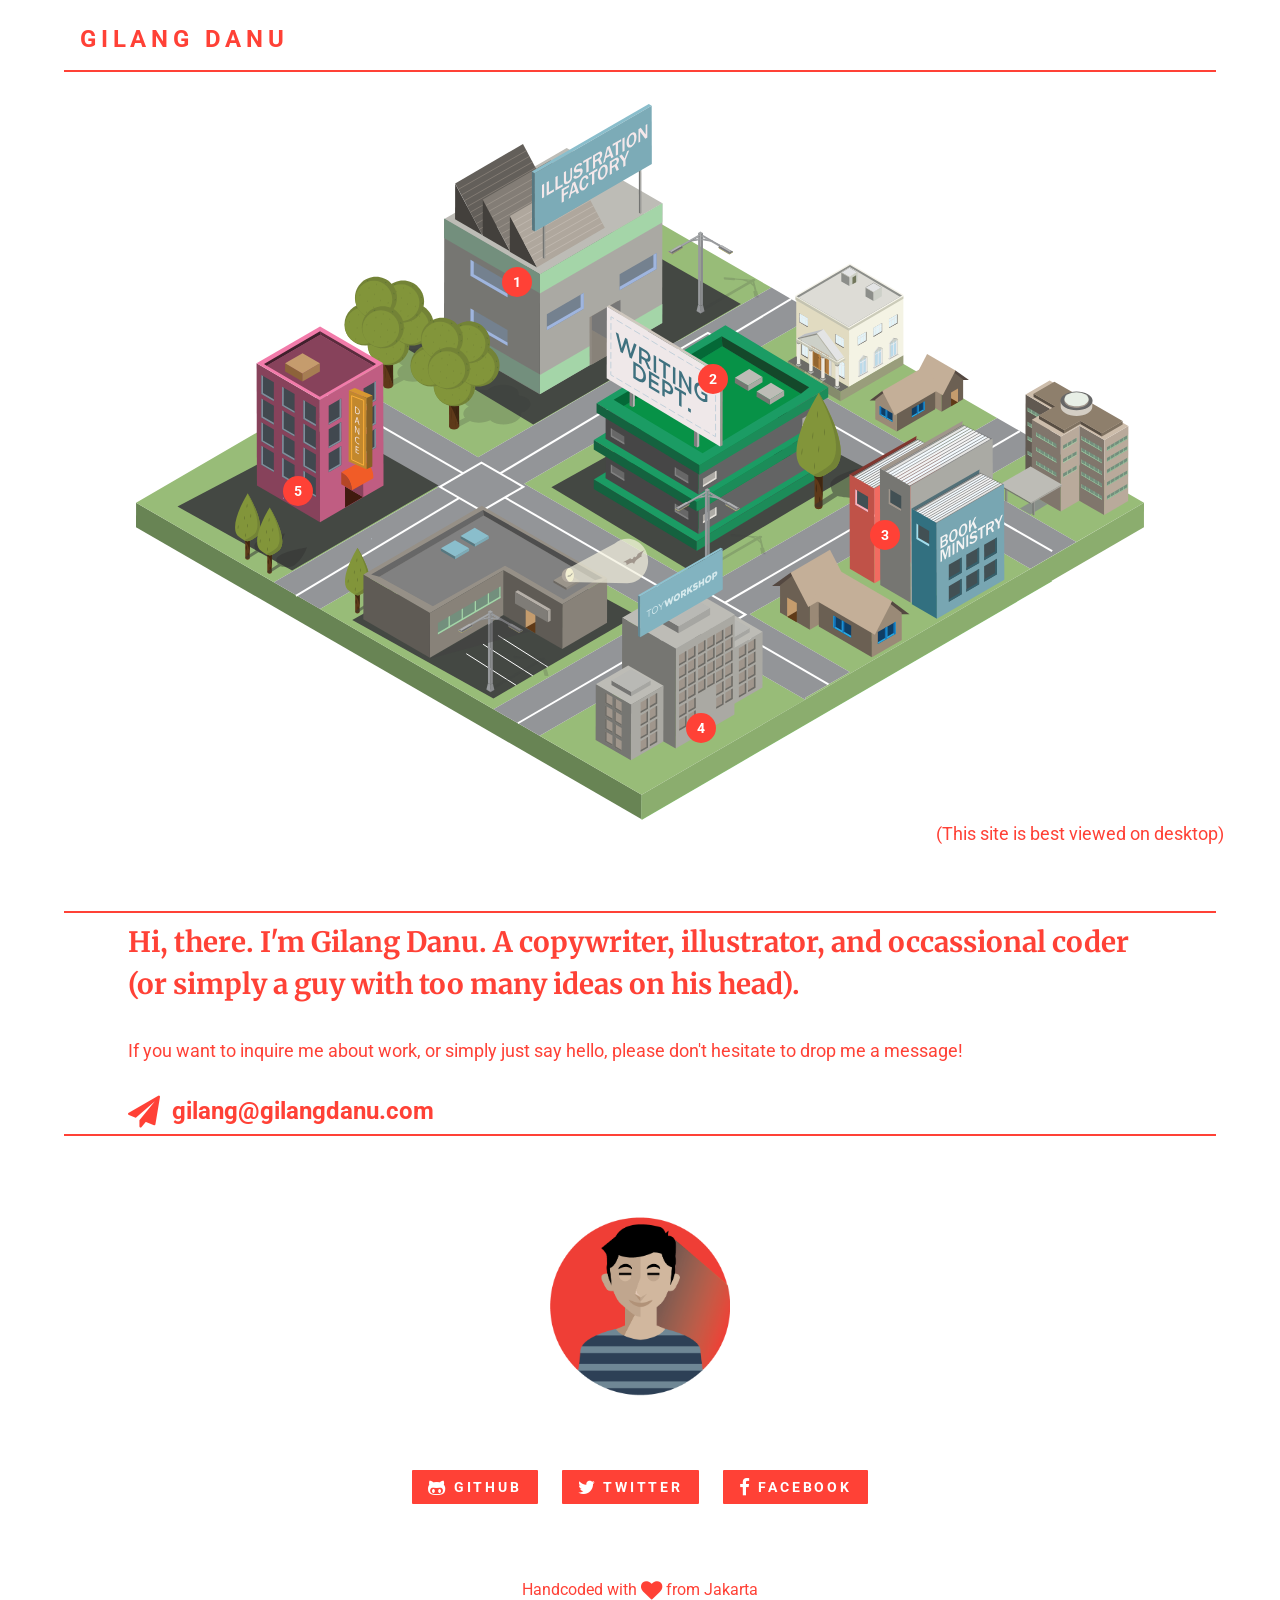
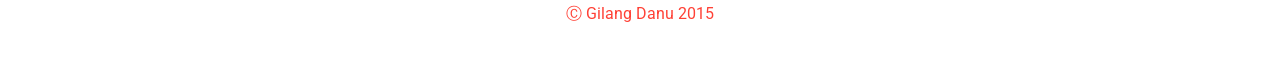
==== index.html @ 20b761ba "minor fix" ====
<!doctype html>
<html>
<head>
  <meta charset="utf-8">
  <meta name="viewport" content="initial-scale=1.0">
  <title>Gilang Danu</title>
<link rel="shortcut icon" href="images/favicon.png">
	
	
<link rel="stylesheet" href="http://fonts.googleapis.com/css?family=Roboto:400,700|Merriweather:400,700">
<link rel="stylesheet" href="https://maxcdn.bootstrapcdn.com/font-awesome/4.4.0/css/font-awesome.min.css">
	<script src="https://ajax.googleapis.com/ajax/libs/jquery/2.1.4/jquery.min.js"></script>
<link rel="stylesheet" href="css/basscraft.min.css">
<link rel="stylesheet" href="css/mantab.css">
	</head>

<body>
		<div class="red px4">
	  <header class="mt1 mb1 px2 py2 border-bottom">
      <h1 class="sans h3 caps m0">Gilang Danu</h1>
    </header>
			<br />
	<div class="biarketengah kontainer-gede">
<div class="kontainer-kota">
	<button onClick="window.location='portfolio.html';" class="tombol-nyala2 tooltip" style="top: 22%;left: 38%;
  z-index: 5;">1<span class="tooltip-content">My illustration portfolio</span></button>
	
	<button onClick="window.location='http://gilangdanu.com/blog/';" class="tombol-nyala tooltip" style="top: 35%;left: 55%;
  z-index: 5;">2<span class="tooltip-content">My writing blog at github pages, powered by Hubpress</span></button>
	
	<button onClick="window.location='http://goodreads.com/gilangdanu';" class="tombol-nyala2 tooltip" style="top: 56%;left: 70%;
  z-index: 5;">3<span class="tooltip-content">My bookshelf on Goodreads</span></button>
	
	<button onClick="window.location='http://plastikal.tumblr.com';" class="tombol-nyala tooltip" style="top: 82%;left: 54%;
  z-index: 5;">4<span class="tooltip-content">My scale model showcase!</span></button>
	
	<button onClick="window.location='dance.html';" class="tombol-nyala2 tooltip" style="top: 50%;left: 19%;
  z-index: 5;">5<span class="tooltip-content">It's sexy dance time, baby!</span></button>
	
			<img src="images/bg.svg" alt="Isometric City">
	
	<p class="right-align mxn1">(This site is best viewed on desktop)</p>
     </div>
	</div>
	</div>
	
<div class="red px4 mt2">
<section id="hello" class="py3 mt1">
      <p class="serif left-align h2 h2-responsive bold px4 py1 border-top">
		  Hi, there. I'm Gilang Danu. A copywriter, illustrator, and occassional coder (or simply a guy with too many ideas on his head).<br /></p>
	<p class="p-responsive px4 py1"> If you want to inquire me about work, or simply just say hello, please don't hesitate to drop me a message! <h3 class="px4 py1 sans m0 border-bottom">
<i class="fa fa-paper-plane fa-lg"></i> &nbsp;gilang@gilangdanu.com</h3></p>
	</section>
	
<section class="container px2 py3">
  <div class="clearfix mxn1">
	<img src="images/me2.png" onmouseover="this.src='images/me2alt.png'" onmouseout="this.src='images/me2.png'"class= mb4 style="display: block; margin-left: auto; margin-right: auto" width= 180px height= 180px>
    
    <section class="center mx-auto">
	<a href="https://github.com/gilangdanu" class="white bg-red caps button m1 button-outline"><i class="fa fa-github-alt fa-lg"></i><span>&nbsp;Github</span></a>
      <a href="https://twitter.com/gilangdanu" class="white bg-red caps button m1 button-outline"><i class="fa fa-twitter fa-lg"></i><span>&nbsp;twitter</span></a>
	<a href="https://www.facebook.com/gilang.danu/" class="white bg-red caps button m1 button-outline"><i class="fa fa-facebook fa-lg"></i><span>&nbsp;facebook</span></a>
    </section>
    </div>
    <div class="center px2 mt4">
        <span class="sans"> Handcoded with <i class="heart fa fa-heart fa-lg"></i>&nbsp;from Jakarta<br />Ⓒ Gilang Danu  2015 </span>
    </div>
  </div>
</section>

</div>
	 
<script src="js/modernizr.js"></script>
<script src="js/main.js"></script>	
</body>
</html>
---- css/basscraft.min.css ----
body,button{margin:0}button,input,select,textarea{font-family:inherit;font-size:100%}img{max-width:100%}svg{max-height:100%}input,select,textarea,fieldset{font-size:16px;font-size:1rem;margin-top:0;margin-bottom:0}input[type=text],input[type=datetime],input[type=datetime-local],input[type=email],input[type=month],input[type=number],input[type=password],input[type=search],input[type=tel],input[type=time],input[type=url],input[type=week]{box-sizing:border-box;height:36px;height:2.25rem;padding:8px;padding:.5rem;vertical-align:middle;-webkit-appearance:none}select{box-sizing:border-box;line-height:1.75;padding:8px;padding:.5rem}select:not([multiple]){height:36px;height:2.25rem;vertical-align:middle}textarea{box-sizing:border-box;line-height:1.75;padding:8px;padding:.5rem}.fieldset-reset{padding:0;margin-left:0;margin-right:0;border:0}.fieldset-reset legend{padding:0}button,.button{font-size:14px;font-size:.875rem;font-weight:700;text-decoration:none;cursor:pointer;display:inline-block;box-sizing:border-box;line-height:18px;line-height:1.125rem;padding:8px 16px;padding:.5rem 1rem;margin:0;height:auto;border:2px solid transparent;vertical-align:middle;-webkit-appearance:none}button:after,button:before,.button:after,.button:before{box-sizing:border-box}::-moz-focus-inner{border:0;padding:0}.button:hover{text-decoration:none}table{border-collapse:separate;border-spacing:0;max-width:100%;width:100%}th{text-align:left;font-weight:700}th,td{padding:4px 16px;padding:.25rem 1rem;line-height:inherit}th{vertical-align:bottom}td{vertical-align:top}body{font-family:Roboto,Helvetica,sans-serif;line-height:1.5;font-size:100%}h1,h2,h3,h4,h5,h6{font-family:Merriweather,Georgia,serif;font-weight:700;line-height:1.25;margin-top:1em;margin-bottom:.5em}p,dl,ol,ul{font-size:18px;font-size:1.125rem;margin-top:0;margin-bottom:16px;margin-bottom:1rem}pre,code,samp{font-family:Source Code Pro,Consolas,monospace;font-size:inherit}pre{margin-top:0;margin-bottom:16px;margin-bottom:1rem;overflow-x:scroll}hr{margin-top:32px;margin-top:2rem;margin-bottom:32px;margin-bottom:2rem}blockquote{margin-top:32px;margin-top:2rem;margin-bottom:32px;margin-bottom:2rem;margin-left:0;padding-left:16px;padding-left:1rem;padding-right:16px;padding-right:1rem}blockquote,blockquote p{font-size:24px;font-size:1.5rem;font-style:italic}h1,.h1{font-size:36px;font-size:2.25rem}h2,.h2{font-size:28px;font-size:1.75rem}h3,.h3{font-size:24px;font-size:1.5rem}h4,.h4{font-size:18px;font-size:1.125rem}h5,.h5{font-size:16px;font-size:1rem}h6,.h6{font-size:14px;font-size:.875rem}.list-reset{list-style:none;padding-left:0}.inline{display:inline}.block{display:block}.inline-block{display:inline-block}.overflow-hidden{overflow:hidden}.overflow-scroll{overflow:scroll}.overflow-auto{overflow:auto}.clearfix:before,.clearfix:after{content:" ";display:table}.clearfix:after{clear:both}.left{float:left}.right{float:right}.fit{max-width:100%}.half-width{width:50%}.full-width{width:100%}.bold{font-weight:700}.regular{font-weight:400}.italic{font-style:italic}.caps{text-transform:uppercase;letter-spacing:.2em}.left-align{text-align:left}.center{text-align:center}.right-align{text-align:right}.justify{text-align:justify}.nowrap{white-space:nowrap}.h00{font-size:64px;font-size:4rem}.h0{font-size:48px;font-size:3rem}@media(min-width:52em){.h00-responsive{font-size:8vw}.h0-responsive{font-size:6vw}.h1-responsive{font-size:4vw}}@media(min-width:96em){.h00-responsive{font-size:7.68rem}.h0-responsive{font-size:5.76rem}.h1-responsive{font-size:3.84rem}}.m0{margin:0}.mt0{margin-top:0}.mr0{margin-right:0}.mb0{margin-bottom:0}.ml0{margin-left:0}.m1{margin:8px;margin:.5rem}.mt1{margin-top:8px;margin-top:.5rem}.mr1{margin-right:8px;margin-right:.5rem}.mb1{margin-bottom:8px;margin-bottom:.5rem}.ml1{margin-left:8px;margin-left:.5rem}.m2{margin:16px;margin:1rem}.mt2{margin-top:16px;margin-top:1rem}.mr2{margin-right:16px;margin-right:1rem}.mb2{margin-bottom:16px;margin-bottom:1rem}.ml2{margin-left:16px;margin-left:1rem}.m3{margin:32px;margin:2rem}.mt3{margin-top:32px;margin-top:2rem}.mr3{margin-right:32px;margin-right:2rem}.mb3{margin-bottom:32px;margin-bottom:2rem}.ml3{margin-left:32px;margin-left:2rem}.m4{margin:64px;margin:4rem}.mt4{margin-top:64px;margin-top:4rem}.mr4{margin-right:64px;margin-right:4rem}.mb4{margin-bottom:64px;margin-bottom:4rem}.ml4{margin-left:64px;margin-left:4rem}.mxn1{margin-left:-8px;margin-left:-.5rem;margin-right:-8px;margin-right:-.5rem}.mxn2{margin-left:-16px;margin-left:-1rem;margin-right:-16px;margin-right:-1rem}.mxn3{margin-left:-32px;margin-left:-2rem;margin-right:-32px;margin-right:-2rem}.mxn4{margin-left:-64px;margin-left:-4rem;margin-right:-64px;margin-right:-4rem}.mx-auto{margin-left:auto;margin-right:auto}.p1{padding:8px;padding:.5rem}.py1{padding-top:8px;padding-top:.5rem;padding-bottom:8px;padding-bottom:.5rem}.px1{padding-left:8px;padding-left:.5rem;padding-right:8px;padding-right:.5rem}.p2{padding:16px;padding:1rem}.py2{padding-top:16px;padding-top:1rem;padding-bottom:16px;padding-bottom:1rem}.px2{padding-left:16px;padding-left:1rem;padding-right:16px;padding-right:1rem}.p3{padding:32px;padding:2rem}.py3{padding-top:32px;padding-top:2rem;padding-bottom:32px;padding-bottom:2rem}.px3{padding-left:32px;padding-left:2rem;padding-right:32px;padding-right:2rem}.p4{padding:64px;padding:4rem}.py4{padding-top:64px;padding-top:4rem;padding-bottom:64px;padding-bottom:4rem}.px4{padding-left:64px;padding-left:4rem;padding-right:64px;padding-right:4rem}.sm-show,.md-show,.lg-show{display:none!important}@media(min-width:40em){.sm-show{display:block!important}}@media(min-width:52em){.md-show{display:block!important}}@media(min-width:64em){.lg-show{display:block!important}}@media(min-width:40em){.sm-hide{display:none!important}}@media(min-width:52em){.md-hide{display:none!important}}@media(min-width:64em){.lg-hide{display:none!important}}.display-none{display:none!important}.hide{position:absolute!important;height:1px;width:1px;overflow:hidden;clip:rect(1px,1px,1px,1px)}.relative{position:relative}.absolute{position:absolute}.fixed{position:fixed}.top-0{top:0}.right-0{right:0}.bottom-0{bottom:0}.left-0{left:0}.z1{z-index:1}.z2{z-index:2}.z3{z-index:3}.z4{z-index:4}.button-small{padding:4px 8px;padding:.25rem .5rem}.button-big{padding:16px 20px;padding:1rem 1.25rem}.button-narrow{padding-left:8px;padding-left:.5rem;padding-right:8px;padding-right:.5rem}.container{max-width:64em;margin-left:auto;margin-right:auto}.col{float:left;box-sizing:border-box}.col-right{float:right;box-sizing:border-box}.col-1{width:8.33333%}.col-2{width:16.66667%}.col-3{width:25%}.col-4{width:33.33333%}.col-5{width:41.66667%}.col-6{width:50%}.col-7{width:58.33333%}.col-8{width:66.66667%}.col-9{width:75%}.col-10{width:83.33333%}.col-11{width:91.66667%}.col-12{width:100%}@media(min-width:40em){.sm-col{float:left;box-sizing:border-box}.sm-col-right{float:right;box-sizing:border-box}.sm-col-1{width:8.33333%}.sm-col-2{width:16.66667%}.sm-col-3{width:25%}.sm-col-4{width:33.33333%}.sm-col-5{width:41.66667%}.sm-col-6{width:50%}.sm-col-7{width:58.33333%}.sm-col-8{width:66.66667%}.sm-col-9{width:75%}.sm-col-10{width:83.33333%}.sm-col-11{width:91.66667%}.sm-col-12{width:100%}}@media(min-width:52em){.md-col{float:left;box-sizing:border-box}.md-col-right{float:right;box-sizing:border-box}.md-col-1{width:8.33333%}.md-col-2{width:16.66667%}.md-col-3{width:25%}.md-col-4{width:33.33333%}.md-col-5{width:41.66667%}.md-col-6{width:50%}.md-col-7{width:58.33333%}.md-col-8{width:66.66667%}.md-col-9{width:75%}.md-col-10{width:83.33333%}.md-col-11{width:91.66667%}.md-col-12{width:100%}}@media(min-width:64em){.lg-col{float:left;box-sizing:border-box}.lg-col-right{float:right;box-sizing:border-box}.lg-col-1{width:8.33333%}.lg-col-2{width:16.66667%}.lg-col-3{width:25%}.lg-col-4{width:33.33333%}.lg-col-5{width:41.66667%}.lg-col-6{width:50%}.lg-col-7{width:58.33333%}.lg-col-8{width:66.66667%}.lg-col-9{width:75%}.lg-col-10{width:83.33333%}.lg-col-11{width:91.66667%}.lg-col-12{width:100%}}.flex{display:-webkit-box;display:-webkit-flex;display:-ms-flexbox;display:flex}.flex-column{-webkit-box-orient:vertical;-webkit-box-direction:normal;-webkit-flex-direction:column;-ms-flex-direction:column;flex-direction:column}.flex-wrap{-webkit-flex-wrap:wrap;-ms-flex-wrap:wrap;flex-wrap:wrap}.flex-center{-webkit-box-align:center;-webkit-align-items:center;-ms-flex-align:center;align-items:center}.flex-baseline{-webkit-box-align:baseline;-webkit-align-items:baseline;-ms-flex-align:baseline;align-items:baseline}.flex-stretch{-webkit-box-align:stretch;-webkit-align-items:stretch;-ms-flex-align:stretch;align-items:stretch}.flex-start{-webkit-box-align:start;-webkit-align-items:flex-start;-ms-flex-align:start;align-items:flex-start}.flex-end{-webkit-box-align:end;-webkit-align-items:flex-end;-ms-flex-align:end;align-items:flex-end}.flex-justify{-webkit-box-pack:justify;-webkit-justify-content:space-between;-ms-flex-pack:justify;justify-content:space-between}.flex-first{-webkit-box-ordinal-group:0;-webkit-order:-1;-ms-flex-order:-1;order:-1}.flex-last{-webkit-box-ordinal-group:1025;-webkit-order:1024;-ms-flex-order:1024;order:1024}.flex-auto{-webkit-box-flex:1;-webkit-flex:1 1 auto;-ms-flex:1 1 auto;flex:1 1 auto}.flex-grow{-webkit-box-flex:1;-webkit-flex:1 0 auto;-ms-flex:1 0 auto;flex:1 0 auto}.flex-none{-webkit-box-flex:0;-webkit-flex:none;-ms-flex:none;flex:none}.flex>div{box-sizing:border-box}@media(min-width:40em){.sm-flex{display:-webkit-box;display:-webkit-flex;display:-ms-flexbox;display:flex}.sm-flex>div{box-sizing:border-box}}@media(min-width:52em){.md-flex{display:-webkit-box;display:-webkit-flex;display:-ms-flexbox;display:flex}.md-flex>div{box-sizing:border-box}}@media(min-width:64em){.lg-flex{display:-webkit-box;display:-webkit-flex;display:-ms-flexbox;display:flex}.lg-flex>div{box-sizing:border-box}}body{color:#111;background-color:white}a{color:#0074d9;text-decoration:none}a:hover{text-decoration:underline}pre,code{background-color:transparent;border-radius:3px}hr{border:0;border-bottom-style:solid;border-bottom-width:2px;border-bottom-color:inherit}.button{color:white;background-color:#0074d9;border-radius:3px;-webkit-transition-duration:.05s;transition-duration:.05s;-webkit-transition-timing-function:ease-out;transition-timing-function:ease-out;-webkit-transition-property:box-shadow,background-color;transition-property:box-shadow,background-color}.button:hover{box-shadow:inset 0 0 0 20rem rgba(0,0,0,.0625)}.button:focus{outline:none;border-color:rgba(0,0,0,.125);box-shadow:0 0 0 3px rgba(0,0,0,.25)}.button:active,.button.is-active{box-shadow:inset 0 0 0 20rem rgba(0,0,0,.125),inset 0 3px 4px 0 rgba(0,0,0,.25),0 0 1px rgba(0,0,0,.125)}.button:disabled,.button.is-disabled{opacity:.5}.field-light{background-color:white;-webkit-transition:box-shadow .2s ease;transition:box-shadow .2s ease;border-style:solid;border-width:2px;border-color:inherit;border-radius:3px}.field-light:focus{outline:none;border-color:#0074d9;box-shadow:0 0 0 2px rgba(0,116,217,.5)}.field-light:disabled{background-color:rgba(0,0,0,.125);opacity:.5}.field-light:read-only:not(select){background-color:rgba(0,0,0,.125)}.field-light:invalid{border-color:#ff4136}.field-light.is-success{border-color:#2ecc40}.field-light.is-warning{border-color:#ffdc00}.field-light.is-error{border-color:#ff4136}input[type=range]{vertical-align:middle;background-color:transparent}.range-light{color:inherit;-webkit-appearance:none;padding-top:8px;padding-top:.5rem;padding-bottom:8px;padding-bottom:.5rem}.range-light::-webkit-slider-thumb{-webkit-appearance:none;position:relative;width:8px;width:.5rem;height:20px;height:1.25rem;border-radius:3px;background-color:currentcolor;cursor:pointer;margin-top:-8px;margin-top:-.5rem}.range-light::-webkit-slider-thumb:before{content:'';display:block;position:absolute;top:-8px;top:-.5rem;left:-14px;left:-.875rem;width:36px;width:2.25rem;height:36px;height:2.25rem;opacity:0}.range-light::-moz-range-thumb{width:8px;width:.5rem;height:20px;height:1.25rem;border-radius:3px;border-color:transparent;border-width:0;background-color:currentcolor;cursor:pointer}.range-light::-webkit-slider-runnable-track{height:4px;height:.25rem;cursor:pointer;border-radius:3px;background-color:rgba(0,0,0,.25)}.range-light::-moz-range-track{height:4px;height:.25rem;cursor:pointer;border-radius:3px;background-color:rgba(0,0,0,.25)}.range-light:focus{outline:none}.range-light:focus::-webkit-slider-thumb{outline:none;border:0;box-shadow:0 0 1px 2px currentcolor}.range-light:focus::-moz-range-thumb{outline:none;border:0;box-shadow:0 0 0 3px rgba(0,0,0,.25)}.table-light th,.table-light td{border-bottom-width:2px;border-bottom-style:solid;border-bottom-color:inherit}.table-light tr:last-child td{border-bottom:0}.button-outline{position:relative;z-index:2;color:inherit;background-color:transparent;border-radius:3px;border:2px solid currentcolor;-webkit-transition-duration:.1s;transition-duration:.1s;-webkit-transition-timing-function:ease-out;transition-timing-function:ease-out;-webkit-transition-property:box-shadow,background-color;transition-property:box-shadow,background-color}.button-outline:before{content:'';display:block;position:absolute;z-index:-1;top:-2px;right:-2px;bottom:-2px;left:-2px;border:2px solid transparent;background-color:currentcolor;border-radius:3px;-webkit-transition-duration:.1s;transition-duration:.1s;-webkit-transition-timing-function:ease-out;transition-timing-function:ease-out;-webkit-transition-property:opacity;transition-property:opacity;opacity:0}.button-outline:hover{box-shadow:none}.button-outline:hover:before,.button-outline:focus:before{opacity:.125}.button-outline:focus{outline:none;border:2px solid currentcolor;box-shadow:0 0 0 2px}.button-outline:active,.button-outline.is-active{box-shadow:inset 0 1px 5px 0,0 0 1px}.button-outline:disabled,.button-outline.is-disabled{opacity:.5}.button-transparent{position:relative;z-index:2;color:inherit;background-color:transparent;border-radius:0;border:2px solid transparent;-webkit-transition-duration:.1s;transition-duration:.1s;-webkit-transition-timing-function:ease-out;transition-timing-function:ease-out;-webkit-transition-property:box-shadow;transition-property:box-shadow}.button-transparent:before{content:'';display:block;position:absolute;z-index:-1;top:-2px;right:-2px;bottom:-2px;left:-2px;border:2px solid transparent;background-color:currentcolor;-webkit-transition-duration:.1s;transition-duration:.1s;-webkit-transition-timing-function:ease-out;transition-timing-function:ease-out;-webkit-transition-property:opacity;transition-property:opacity;opacity:0}.button-transparent:hover{box-shadow:none}.button-transparent:hover:before,.button-transparent:focus:before{opacity:.09375}.button-transparent:focus{outline:none;border-color:transparent;box-shadow:0 0 0 2px}.button-transparent:active,.button-transparent.is-active{box-shadow:none}.button-transparent:active:before,.button-transparent.is-active:before{opacity:.0625}.button-transparent:disabled,.button-transparent.is-disabled{opacity:.5}.bg-cover{background-size:cover}.bg-contain{background-size:contain}.bg-center{background-position:center}.bg-top{background-position:top}.bg-right{background-position:right}.bg-bottom{background-position:bottom}.bg-left{background-position:left}.border{border-style:solid;border-width:2px;border-color:inherit}.border-top{border-top-style:solid;border-top-width:2px;border-top-color:inherit}.border-right{border-right-style:solid;border-right-width:2px;border-right-color:inherit}.border-bottom{border-bottom-style:solid;border-bottom-width:2px;border-bottom-color:inherit}.border-left{border-left-style:solid;border-left-width:2px;border-left-color:inherit}.rounded{border-radius:3px}.circle{border-radius:50%}.rounded-top{border-radius:3px 3px 0 0}.rounded-right{border-radius:0 3px 3px 0}.rounded-bottom{border-radius:0 0 3px 3px}.rounded-left{border-radius:3px 0 0 3px}.not-rounded{border-radius:0}.black,.dark-gray{color:#111}.gray,.mid-gray{color:#aaa}.silver,.light-gray{color:#ddd}.white{color:#fff}.aqua{color:#7fdbff}.blue{color:#0074d9}.navy{color:#001f3f}.teal{color:#39cccc}.green{color:#2ecc40}.olive{color:#3d9970}.lime{color:#01ff70}.yellow{color:#ffdc00}.orange{color:#ff851b}.red{color:#ff4136}.fuchsia{color:#f012be}.purple{color:#b10dc9}.maroon{color:#85144b}.bg-black,.bg-dark-gray{background-color:#111}.bg-gray,.bg-mid-gray{background-color:#aaa}.bg-silver,.bg-light-gray{background-color:#ddd}.bg-white{background-color:#fff}.bg-aqua{background-color:#7fdbff}.bg-blue{background-color:#0074d9}.bg-navy{background-color:#001f3f}.bg-teal{background-color:#39cccc}.bg-green{background-color:#2ecc40}.bg-olive{background-color:#3d9970}.bg-lime{background-color:#01ff70}.bg-yellow{background-color:#ffdc00}.bg-orange{background-color:#ff851b}.bg-red{background-color:#ff4136}.bg-fuchsia{background-color:#f012be}.bg-purple{background-color:#b10dc9}.bg-maroon{background-color:#85144b}.bg-darken-1{background-color:rgba(0,0,0,.0625)}.bg-darken-2{background-color:rgba(0,0,0,.125)}.bg-darken-3{background-color:rgba(0,0,0,.25)}.bg-darken-4{background-color:rgba(0,0,0,.5)}.border-aqua{border-color:#7fdbff}.border-blue{border-color:#0074d9}.border-navy{border-color:#001f3f}.border-teal{border-color:#39cccc}.border-green{border-color:#2ecc40}.border-olive{border-color:#3d9970}.border-lime{border-color:#01ff70}.border-yellow{border-color:#ffdc00}.border-orange{border-color:#ff851b}.border-red{border-color:#ff4136}.border-fuchsia{border-color:#f012be}.border-purple{border-color:#b10dc9}.border-maroon{border-color:#85144b}.border-black{border-color:#111}.border-gray{border-color:#aaa}.border-silver{border-color:#ddd}.border-white{border-color:#fff}.border-darken-1{border-color:rgba(0,0,0,.0625)}.border-darken-2{border-color:rgba(0,0,0,.125)}.border-darken-3{border-color:rgba(0,0,0,.25)}.border-darken-4{border-color:rgba(0,0,0,.5)}.muted{opacity:.5}.serif{font-family:Merriweather,Georgia,serif}.sans{font-family:Roboto,Helvetica,sans-serif}.fuchsia a:not(.button){color:#f012be}.maroon a:not(.button){color:#85144b}.blue a:not(.button){color:#0074d9}.navy a:not(.button){color:#001f3f}.aqua a:not(.button){color:#7fdbff}.green a:not(.button){color:#2ecc40}.olive a:not(.button){color:#3d9970}.lime a:not(.button){color:#01ff70}.teal a:not(.button){color:#39cccc}.yellow a:not(.button){color:#ffdc00}.orange a:not(.button){color:#ff851b}.red a:not(.button){color:#ff4136}.purple a:not(.button){color:#b10dc9}.black a:not(.button){color:#111}.gray a:not(.button){color:#aaa}.fuchsia .button:not(.button-outline):not(.button-transparent){background-color:#f012be}.maroon .button:not(.button-outline):not(.button-transparent){background-color:#85144b}.blue .button:not(.button-outline):not(.button-transparent){background-color:#0074d9}.navy .button:not(.button-outline):not(.button-transparent){background-color:#001f3f}.aqua .button:not(.button-outline):not(.button-transparent){background-color:#7fdbff}.green .button:not(.button-outline):not(.button-transparent){background-color:#2ecc40}.olive .button:not(.button-outline):not(.button-transparent){background-color:#3d9970}.lime .button:not(.button-outline):not(.button-transparent){background-color:#01ff70}.teal .button:not(.button-outline):not(.button-transparent){background-color:#39cccc}.yellow .button:not(.button-outline):not(.button-transparent){background-color:#ffdc00}.orange .button:not(.button-outline):not(.button-transparent){background-color:#ff851b}.red .button:not(.button-outline):not(.button-transparent){background-color:#ff4136}.purple .button:not(.button-outline):not(.button-transparent){background-color:#b10dc9}.black .button:not(.button-outline):not(.button-transparent){background-color:#111}.gray .button:not(.button-outline):not(.button-transparent){background-color:#aaa}.field-light{border-color:rgba(0,0,0,.125)}.field-light:focus{border-color:inherit;box-shadow:none}
---- css/mantab.css ----
.heart {
	color: #FF4136 ;
}

.kontainer-gede {
  /* this class is used to give a max-width to the element it is applied to, and center it horizontally when it reaches that max-width */
  width: 100%;
  max-width: 1650px;
  margin: 0 auto;
  align-content:center;
}

.kontainer-gede:after {
  content: "";
  display: table;
  clear: both;
}

.biarketengah {
  text-align: center;
}

@media screen and (max-width:768x;)
      {
        .biarketengah
         {
           max-width: 768px; 
         }
      }    

.kontainer-kota {
  display: block;
  position: relative;
  width: 100%;
  max-width: 1650px;
}
.kontainer-kota > img {
  display: block;
  margin-left: auto;
  margin-right: auto;
  max-width: 100%;
  height: auto;
}

 @media screen and (min-width:768x;)
      {
        .kontainer-kota > img
         {
           max-width: 768px; 
         }
      }       

 @media screen and (min-width:768x;)
      {
        .kontainer-kota
         {
           max-width: 768px; 
         }
      }    


.kontainertombol {
  width: 100%;
  max-width: 1650px;
  margin: 0 auto;
  align-content:center;
}
.kontainer-tombol:after {
  content: "";
  display: table;
  clear: both;
}

.tombol-nyala {
      position: absolute;
      width: 30px;
      height: 30px;
      border: none;
      box-shadow: 0 0 0 0 rgba(232, 76, 61, 0.7);
      border-radius: 50%;
      background-color: #FF4136;
	  text-align: center;
	  color: #fff;
	  padding: 0px;
      cursor: pointer;
      -webkit-animation: pulse 1.55s infinite cubic-bezier(0.66, 0, 0, 1);
      -moz-animation: pulse 1.55s infinite cubic-bezier(0.66, 0, 0, 1);
      -ms-animation: pulse 1.55s infinite cubic-bezier(0.66, 0, 0, 1);
      animation: pulse 1.55s infinite cubic-bezier(0.66, 0, 0, 1);
    }
.tombol-nyala:hover 
    { background-color: #FF8E8F;
      -webkit-animation: none;-moz-animation: none;-ms-animation: none;animation: none;
    }
    @-webkit-keyframes pulse {to {box-shadow: 0 0 0 45px rgba(232, 76, 61, 0);}}
    @-moz-keyframes pulse {to {box-shadow: 0 0 0 45px rgba(232, 76, 61, 0);}}
    @-ms-keyframes pulse {to {box-shadow: 0 0 0 45px rgba(232, 76, 61, 0);}}
@keyframes pulse {to {box-shadow: 0 0 0 45px rgba(232, 76, 61, 0);}}
	
		

/* tombol nyala 2 */

.tombol-nyala2 {
      position: absolute;
      width: 30px;
      height: 30px;
      border: none;
      box-shadow: 0 0 0 0 rgba(232, 76, 61, 0.7);
      border-radius: 50%;
      background-color: #FF4136;
	  text-align: center;
	  color: #fff;
	  padding: 0px;
      cursor: pointer;
      -webkit-animation: pulse 2.45s infinite cubic-bezier(0.66, 0, 0, 1);
      -moz-animation: pulse 2.45s infinite cubic-bezier(0.66, 0, 0, 1);
      -ms-animation: pulse 2.45s infinite cubic-bezier(0.66, 0, 0, 1);
      animation: pulse 2.45s infinite cubic-bezier(0.66, 0, 0, 1);
	  animation-timing-function: ease-in;
    }
.tombol-nyala2:hover 
    { background-color: #FF8E8F;
      -webkit-animation: none;-moz-animation: none;-ms-animation: none;animation: none;
    }
    @-webkit-keyframes pulse {to {box-shadow: 0 0 0 45px rgba(232, 76, 61, 0);}}
    @-moz-keyframes pulse {to {box-shadow: 0 0 0 45px rgba(232, 76, 61, 0);}}
    @-ms-keyframes pulse {to {box-shadow: 0 0 0 45px rgba(232, 76, 61, 0);}}
    @keyframes pulse {to {box-shadow: 0 0 0 45px rgba(232, 76, 61, 0);}}


 @media screen and (min-width:768px;)
      {
        .tombol-nyala
         {
           position: absolute;
           width: 100%; 
         }
        .tombol-nyala2
         {
           position: absolute;
           width: 100%; 
         }
      }     

/*
 * Tooltip
*/

.tooltip-content {
	position: absolute;
	background: #fff;
	border-style: solid;
	border-width: medium;
	border-color: #FF4136;
	z-index: 9999;
	width: 200px;
	bottom: 50%;
	margin-bottom: -1em;
	padding: 20px;
	border-radius: 20px;
	font-size: inherit;
	text-align: center;
	color: #FF4136;
	opacity: 0;
	cursor: default;
	pointer-events: none;
	font-family: inherit;
	-webkit-font-smoothing: antialiased;
	-webkit-transition: opacity 0.3s, -webkit-transform 0.3s;
	transition: opacity 0.3s, transform 0.3s;
}

.tooltip-west .tooltip-content {
	left: 1em;
	-webkit-transform-origin: -2em 50%;
	transform-origin: -2em 50%;
	-webkit-transform: translate3d(0,50%,0) rotate3d(1,1,1,30deg);
	transform: translate3d(0,50%,0) rotate3d(1,1,1,30deg);
}

.tooltip-east .tooltip-content {
	right: 1em;
	-webkit-transform-origin: calc(100% + 2em) 50%;
	transform-origin: calc(100% + 2em) 50%;
	-webkit-transform: translate3d(0,50%,0) rotate3d(1,1,1,-30deg);
	transform: translate3d(0,50%,0) rotate3d(1,1,1,-30deg);
}

.tooltip:hover .tooltip-content {
	opacity: 1;
	-webkit-transform: translate3d(0,50%,0) rotate3d(0,0,0,0);
	transform: translate3d(0,50%,0) rotate3d(0,0,0,0);
	pointer-events: auto;
}

/* Gap "bridge" and arrow */

.tooltip-content::before,
.tooltip-content::after {
	content: '';
	position: absolute;
}

.tooltip-content::before {
	height: 100%;
	width: 3em;
}

.tooltip-content::after {
	width: 2em;
	height: 2em;
	top: 50%;
	margin: -1em 0 0;
	background: url(../img/tooltip2.svg) no-repeat center center;
	background-size: 100%;
}

.tooltip-west .tooltip-content::before,
.tooltip-west .tooltip-content::after {
	right: 99%; /* because of FF, otherwise we have a gap */
}

.tooltip-east .tooltip-content::before,
.tooltip-east .tooltip-content::after {
	left: 99%; /* because of FF, otherwise we have a gap */
}

.tooltip-east .tooltip-content::after {
	-webkit-transform: scale3d(-1,1,1);
	transform: scale3d(-1,1,1);
}
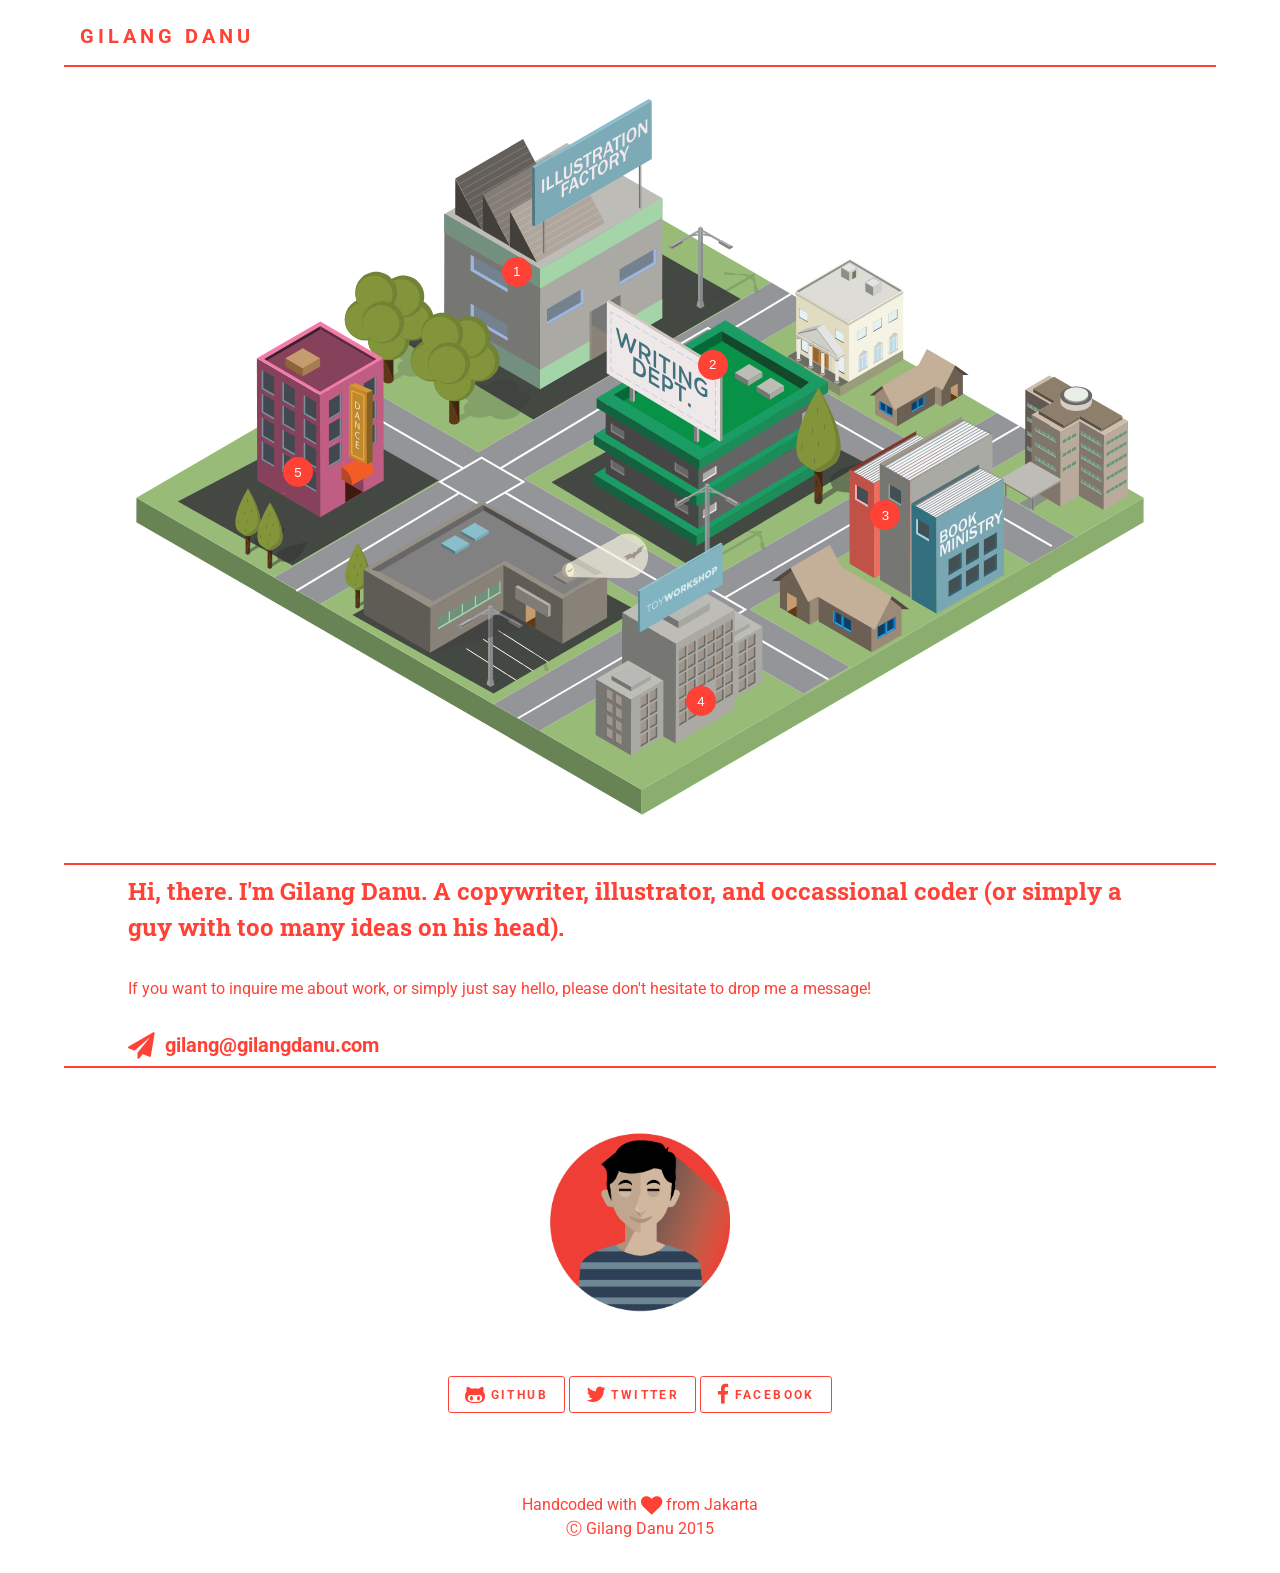
==== commit a3ea7cd6: "add mobile fix" ====
--- a/index.html
+++ b/index.html
@@ -7,10 +7,10 @@
 <link rel="shortcut icon" href="images/favicon.png">
 	
 	
-<link rel="stylesheet" href="http://fonts.googleapis.com/css?family=Roboto:400,700|Merriweather:400,700">
+<link rel="stylesheet" href="http://fonts.googleapis.com/css?family=Roboto:400,700|Roboto+Slab:400,700">
 <link rel="stylesheet" href="https://maxcdn.bootstrapcdn.com/font-awesome/4.4.0/css/font-awesome.min.css">
 	<script src="https://ajax.googleapis.com/ajax/libs/jquery/2.1.4/jquery.min.js"></script>
-<link rel="stylesheet" href="css/basscraft.min.css">
+<link rel="stylesheet" href="css/basscss.css">
 <link rel="stylesheet" href="css/mantab.css">
 	</head>
 
@@ -21,6 +21,20 @@
     </header>
 			<br />
 	<div class="biarketengah kontainer-gede">
+	<nav class="menukecil left-align">
+		<ul>
+			<li class="py1"><a href="portfolio.html" title="My Portfolio"><button class="btn btn-primary btn-lg bg-red">Portfolio</button></a></li>
+			
+			<li class="py1"><a href="http://gilangdanu.com/blog" title="My blog on github pages"><button class="btn btn-primary btn-lg bg-red">Blog</button></a></li>
+			
+			<li class="py1"><a href="http://plastikal.tumblr.com" title="My scale model showcase"><button class="btn btn-primary btn-lg bg-red">Plastikal</button></a></li>
+			
+			<li class="py1"><a href="dance.html" title="B-b-bonus!"><button class="btn btn-primary btn-lg bg-red">Dance time!</button></a></li>
+			
+		</ul>
+	</nav>
+	
+	
 <div class="kontainer-kota">
 	<button onClick="window.location='portfolio.html';" class="tombol-nyala2 tooltip" style="top: 22%;left: 38%;
   z-index: 5;">1<span class="tooltip-content">My illustration portfolio</span></button>
@@ -38,28 +52,27 @@
   z-index: 5;">5<span class="tooltip-content">It's sexy dance time, baby!</span></button>
 	
 			<img src="images/bg.svg" alt="Isometric City">
-	
-	<p class="right-align mxn1">(This site is best viewed on desktop)</p>
      </div>
+     <p id="keterangan" class="center mxn1">(For better experience, please view the site on desktop)</p>
 	</div>
 	</div>
 	
-<div class="red px4 mt2">
+<div id="teks" class="red px4 mt2">
 <section id="hello" class="py3 mt1">
-      <p class="serif left-align h2 h2-responsive bold px4 py1 border-top">
+      <p id="teksgede" class="serif left-align h2 h2-responsive bold px4 py1 border-top">
 		  Hi, there. I'm Gilang Danu. A copywriter, illustrator, and occassional coder (or simply a guy with too many ideas on his head).<br /></p>
-	<p class="p-responsive px4 py1"> If you want to inquire me about work, or simply just say hello, please don't hesitate to drop me a message! <h3 class="px4 py1 sans m0 border-bottom">
-<i class="fa fa-paper-plane fa-lg"></i> &nbsp;gilang@gilangdanu.com</h3></p>
+	<p class="p-responsive px4 py1"> If you want to inquire me about work, or simply just say hello, please don't hesitate to drop me a message!</p> <h3 class="px4 py1 sans m0 border-bottom">
+<i class="fa fa-paper-plane fa-lg"></i> &nbsp;gilang@gilangdanu.com</h3>
 	</section>
 	
 <section class="container px2 py3">
   <div class="clearfix mxn1">
 	<img src="images/me2.png" onmouseover="this.src='images/me2alt.png'" onmouseout="this.src='images/me2.png'"class= mb4 style="display: block; margin-left: auto; margin-right: auto" width= 180px height= 180px>
     
-    <section class="center mx-auto">
-	<a href="https://github.com/gilangdanu" class="white bg-red caps button m1 button-outline"><i class="fa fa-github-alt fa-lg"></i><span>&nbsp;Github</span></a>
-      <a href="https://twitter.com/gilangdanu" class="white bg-red caps button m1 button-outline"><i class="fa fa-twitter fa-lg"></i><span>&nbsp;twitter</span></a>
-	<a href="https://www.facebook.com/gilang.danu/" class="white bg-red caps button m1 button-outline"><i class="fa fa-facebook fa-lg"></i><span>&nbsp;facebook</span></a>
+    <section class="center mx-auto mb2">
+	<a href="https://github.com/gilangdanu" class="py1"><button class="btn btn-outline red"><i class="fa fa-github-alt fa-lg"></i><span class="h6 caps">&nbsp;Github</span></button></a>
+     <a href="https://twitter.com/gilangdanu" class="py1"><button class="btn btn-outline red"><i class="fa fa-twitter fa-lg"></i><span class="h6 caps">&nbsp;Twitter</span></button></a>
+        <a href="https://www.facebook.com/gilang.danu" class="py1"><button class="btn btn-outline red"><i class="fa fa-facebook fa-lg"></i><span class="h6 caps">&nbsp;Facebook</span></button></a>
     </section>
     </div>
     <div class="center px2 mt4">
--- a/css/basscss.css
+++ b/css/basscss.css
@@ -0,0 +1,854 @@
+/*
+
+    Basscss v7.0.4
+    Low-level CSS toolkit
+    http://basscss.com
+
+    14.88 kB
+    3.38 kB Gzipped
+    286 Rules
+    328 Selectors
+    441 Declarations
+    95 Properties
+
+*/
+
+
+
+body { margin: 0 }
+img { max-width: 100% }
+svg { max-height: 100% }
+
+input,
+select,
+textarea,
+fieldset {
+  font-family: inherit;
+  font-size: 1rem;
+  box-sizing: border-box;
+  margin-top: 0;
+  margin-bottom: 0;
+}
+
+label {
+  vertical-align: middle;
+}
+
+input[type=text],
+input[type=date],
+input[type=datetime],
+input[type=datetime-local],
+input[type=email],
+input[type=month],
+input[type=number],
+input[type=password],
+input[type=search],
+input[type=tel],
+input[type=time],
+input[type=url],
+input[type=week] {
+  height: 2.25rem;
+  padding: .5rem .5rem;
+  vertical-align: middle;
+  -webkit-appearance: none;
+}
+
+select {
+  line-height: 1.75;
+  padding: .5rem .5rem;
+}
+
+select:not([multiple]) {
+  height: 2.25rem;
+  vertical-align: middle;
+}
+
+textarea {
+  line-height: 1.75;
+  padding: .5rem .5rem;
+}
+
+table {
+  border-collapse: separate;
+  border-spacing: 0;
+  max-width: 100%;
+  width: 100%;
+}
+
+th {
+  text-align: left;
+  font-weight: bold;
+}
+
+th,
+td {
+  padding: .25rem 1rem;
+  line-height: inherit;
+}
+
+th { vertical-align: bottom }
+td { vertical-align: top }
+
+body {
+  font-family: 'Roboto', sans-serif;
+  line-height: 1.5;
+  font-size: 100%;
+}
+
+h1, h2, h3, h4, h5, h6 {
+  font-family: 'Roboto', sans-serif;
+  font-weight: bold;
+  line-height: 1.25;
+  margin-top: 1em;
+  margin-bottom: .5em;
+}
+
+p {
+  margin-top: 0;
+  margin-bottom: 1rem;
+}
+
+dl, ol, ul {
+  margin-top: 0;
+  margin-bottom: 1rem;
+}
+
+pre, code, samp {
+  font-family: 'Source Code Pro', Consolas, monospace;
+  font-size: inherit;
+}
+
+pre {
+  margin-top: 0;
+  margin-bottom: 1rem;
+  overflow-x: scroll;
+}
+
+h1 { font-size: 2rem }
+h2 { font-size: 1.5rem }
+h3 { font-size: 1.25rem }
+h4 { font-size: 1rem }
+h5 { font-size: .875rem }
+h6 { font-size: .75rem }
+
+body {
+  color: #111;
+  background-color: #fff;
+}
+
+a {
+  color: #0074d9;
+  text-decoration: none;
+}
+
+a:hover {
+  text-decoration: underline;
+}
+
+pre, code {
+  background-color: transparent;
+  border-radius: 3px;
+}
+
+hr {
+  border: 0;
+  border-bottom-style: solid;
+  border-bottom-width: 1px;
+  border-bottom-color: rgba(0,0,0,.125);
+}
+
+.serif {
+	font-family: 'Roboto Slab', serif;
+}
+
+.field {
+  border-style: solid;
+  border-width: 1px;
+  border-color: rgba(0,0,0,.125);
+  border-radius: 3px;
+}
+
+.field:focus,
+.field.is-focused {
+  outline: none;
+  border-color: #0074d9;
+  box-shadow: 0 0 0 2px rgba(0, 116, 217, 0.5);
+}
+
+.field:disabled,
+.field.is-disabled {
+  background-color: rgba(0,0,0,.125);
+  opacity: .5;
+}
+
+.field:read-only:not(select),
+.field.is-read-only {
+  background-color: rgba(0,0,0,.125);
+}
+
+
+.field.is-success {
+  border-color: #2ecc40;
+}
+
+.field.is-success:focus,
+.field.is-success.is-focused {
+  box-shadow: 0 0 0 2px rgba(46, 204, 64, 0.5);
+}
+
+.field.is-warning {
+  border-color: #ffdc00;
+}
+
+.field.is-warning:focus,
+.field.is-warning.is-focused {
+  box-shadow: 0 0 0 2px rgba(255, 220, 0, 0.5);
+}
+
+.field:invalid,
+.field.is-error {
+  border-color: #ff4136;
+}
+
+.field:invalid:focus,
+.field:invalid.is-focused,
+.field.is-error:focus,
+.field.is-error.is-focused {
+  box-shadow: 0 0 0 2px rgba(255, 65, 54, 0.5);
+}
+
+.table-light th,
+.table-light td {
+  border-bottom-width: 1px;
+  border-bottom-style: solid;
+  border-bottom-color: rgba(0,0,0,.125);
+}
+
+.table-light tr:last-child td {
+  border-bottom: 0;
+}
+
+.btn {
+  font-family: inherit;
+  font-size: inherit;
+  font-weight: bold;
+  text-decoration: none;
+  cursor: pointer;
+  display: inline-block;
+  line-height: 1.125rem;
+  padding: .5rem 1rem;
+  margin: 0;
+  height: auto;
+  border: 1px solid transparent;
+  vertical-align: middle;
+  -webkit-appearance: none;
+  color: inherit;
+  background-color: transparent;
+}
+
+.btn:hover {
+  text-decoration: none;
+}
+
+.btn:focus {
+  outline: none;
+  border-color: rgba(0,0,0,.125);
+  box-shadow: 0 0 0 3px rgba(0,0,0,.25);
+}
+
+::-moz-focus-inner {
+  border: 0;
+  padding: 0;
+}
+
+.btn-primary {
+  color: #fff;
+  background-color: #0074d9;
+  border-radius: 3px;
+}
+
+.btn-primary:hover {
+  box-shadow: inset 0 0 0 20rem rgba(0,0,0,.0625);
+}
+
+.btn-primary:active {
+  box-shadow: inset 0 0 0 20rem rgba(0,0,0,.125),
+    inset 0 3px 4px 0 rgba(0,0,0,.25),
+    0 0 1px rgba(0,0,0,.125);
+}
+
+.btn-primary:disabled,
+.btn-primary.is-disabled {
+  opacity: .5;
+}
+
+.btn-outline,
+.btn-outline:hover {
+  border-color: currentcolor;
+}
+
+.btn-outline {
+  border-radius: 3px;
+}
+
+.btn-outline:hover {
+  box-shadow: inset 0 0 0 20rem rgba(0,0,0,.0625);
+}
+
+.btn-outline:active {
+  box-shadow: inset 0 0 0 20rem rgba(0,0,0,.125),
+    inset 0 3px 4px 0 rgba(0,0,0,.25),
+    0 0 1px rgba(0,0,0,.125);
+}
+
+.btn-outline:disabled,
+.btn-outline.is-disabled {
+  opacity: .5;
+}
+
+.h1 { font-size: 2rem }
+.h2 { font-size: 1.5rem }
+.h3 { font-size: 1.25rem }
+.h4 { font-size: 1rem }
+.h5 { font-size: .875rem }
+.h6 { font-size: .75rem }
+
+.bold    { font-weight: bold }
+.regular { font-weight: normal }
+.italic  { font-style: italic }
+.caps    { text-transform: uppercase; letter-spacing: .2em; }
+
+.left-align   { text-align: left }
+.center       { text-align: center }
+.right-align  { text-align: right }
+.justify      { text-align: justify }
+
+.nowrap { white-space: nowrap }
+.break-word { word-wrap: break-word }
+
+.truncate {
+  max-width: 100%;
+  overflow: hidden;
+  text-overflow: ellipsis;
+  white-space: nowrap;
+}
+
+.list-reset {
+  list-style: none;
+  padding-left: 0;
+}
+
+.inline       { display: inline }
+.block        { display: block }
+.inline-block { display: inline-block }
+.table        { display: table }
+.table-cell   { display: table-cell }
+
+.overflow-hidden { overflow: hidden }
+.overflow-scroll { overflow: scroll }
+.overflow-auto   { overflow: auto }
+
+.clearfix:before,
+.clearfix:after {
+  content: " ";
+  display: table
+}
+.clearfix:after { clear: both }
+
+.left  { float: left }
+.right { float: right }
+
+.fit { max-width: 100% }
+
+.border-box { box-sizing: border-box }
+
+.align-baseline { vertical-align: baseline }
+.align-top      { vertical-align: top }
+.align-middle   { vertical-align: middle }
+.align-bottom   { vertical-align: bottom }
+
+.m0  { margin:        0 }
+.mt0 { margin-top:    0 }
+.mr0 { margin-right:  0 }
+.mb0 { margin-bottom: 0 }
+.ml0 { margin-left:   0 }
+
+.m1  { margin: .5rem }
+.mt1 { margin-top: .5rem }
+.mr1 { margin-right: .5rem }
+.mb1 { margin-bottom: .5rem }
+.ml1 { margin-left: .5rem }
+
+.m2  { margin: 1rem }
+.mt2 { margin-top: 1rem }
+.mr2 { margin-right: 1rem }
+.mb2 { margin-bottom: 1rem }
+.ml2 { margin-left: 1rem }
+
+.m3  { margin: 2rem }
+.mt3 { margin-top: 2rem }
+.mr3 { margin-right: 2rem }
+.mb3 { margin-bottom: 2rem }
+.ml3 { margin-left: 2rem }
+
+.m4  { margin: 4rem }
+.mt4 { margin-top: 4rem }
+.mr4 { margin-right: 4rem }
+.mb4 { margin-bottom: 4rem }
+.ml4 { margin-left: 4rem }
+
+.mxn1 { margin-left: -.5rem; margin-right: -.5rem; }
+.mxn2 { margin-left: -1rem; margin-right: -1rem; }
+.mxn3 { margin-left: -2rem; margin-right: -2rem; }
+.mxn4 { margin-left: -4rem; margin-right: -4rem; }
+
+.mx-auto { margin-left: auto; margin-right: auto; }
+.p0 { padding: 0 }
+
+.p1  { padding: .5rem }
+.py1 { padding-top: .5rem; padding-bottom: .5rem }
+.px1 { padding-left: .5rem; padding-right: .5rem }
+
+.p2  { padding: 1rem }
+.py2 { padding-top: 1rem; padding-bottom: 1rem }
+.px2 { padding-left: 1rem; padding-right: 1rem }
+
+.p3  { padding: 2rem }
+.py3 { padding-top: 2rem; padding-bottom: 2rem }
+.px3 { padding-left: 2rem; padding-right: 2rem }
+
+.p4  { padding: 4rem }
+.py4 { padding-top: 4rem; padding-bottom: 4rem }
+.px4 { padding-left: 4rem; padding-right: 4rem }
+
+.relative { position: relative }
+.absolute { position: absolute }
+.fixed    { position: fixed }
+
+.top-0    { top: 0 }
+.right-0  { right: 0 }
+.bottom-0 { bottom: 0 }
+.left-0   { left: 0 }
+
+.z1 { z-index: 1 }
+.z2 { z-index: 2 }
+.z3 { z-index: 3 }
+.z4 { z-index: 4 }
+
+.sm-show, .md-show, .lg-show {
+  display: none !important
+}
+
+@media (min-width: 40em) {
+  .sm-show { display: block !important }
+}
+
+@media (min-width: 52em) {
+  .md-show { display: block !important }
+}
+
+@media (min-width: 64em) {
+  .lg-show { display: block !important }
+}
+
+
+@media (min-width: 40em) {
+  .sm-hide { display: none !important }
+}
+
+@media (min-width: 52em) {
+  .md-hide { display: none !important }
+}
+
+@media (min-width: 64em) {
+  .lg-hide { display: none !important }
+}
+
+.display-none { display: none !important }
+
+.hide {
+  position: absolute !important;
+  height: 1px;
+  width: 1px;
+  overflow: hidden;
+  clip: rect(1px, 1px, 1px, 1px);
+}
+
+.container {
+  max-width: 64em;
+  margin-left: auto;
+  margin-right: auto;
+}
+.col {
+  float: left;
+  box-sizing: border-box;
+}
+
+.col-right {
+  float: right;
+  box-sizing: border-box;
+}
+
+.col-1 {
+  width: 8.33333%;
+}
+
+.col-2 {
+  width: 16.66667%;
+}
+
+.col-3 {
+  width: 25%;
+}
+
+.col-4 {
+  width: 33.33333%;
+}
+
+.col-5 {
+  width: 41.66667%;
+}
+
+.col-6 {
+  width: 50%;
+}
+
+.col-7 {
+  width: 58.33333%;
+}
+
+.col-8 {
+  width: 66.66667%;
+}
+
+.col-9 {
+  width: 75%;
+}
+
+.col-10 {
+  width: 83.33333%;
+}
+
+.col-11 {
+  width: 91.66667%;
+}
+
+.col-12 {
+  width: 100%;
+}
+@media (min-width: 40em) {
+
+  .sm-col {
+    float: left;
+    box-sizing: border-box;
+  }
+
+  .sm-col-right {
+    float: right;
+    box-sizing: border-box;
+  }
+
+  .sm-col-1 {
+    width: 8.33333%;
+  }
+
+  .sm-col-2 {
+    width: 16.66667%;
+  }
+
+  .sm-col-3 {
+    width: 25%;
+  }
+
+  .sm-col-4 {
+    width: 33.33333%;
+  }
+
+  .sm-col-5 {
+    width: 41.66667%;
+  }
+
+  .sm-col-6 {
+    width: 50%;
+  }
+
+  .sm-col-7 {
+    width: 58.33333%;
+  }
+
+  .sm-col-8 {
+    width: 66.66667%;
+  }
+
+  .sm-col-9 {
+    width: 75%;
+  }
+
+  .sm-col-10 {
+    width: 83.33333%;
+  }
+
+  .sm-col-11 {
+    width: 91.66667%;
+  }
+
+  .sm-col-12 {
+    width: 100%;
+  }
+
+}
+@media (min-width: 52em) {
+
+  .md-col {
+    float: left;
+    box-sizing: border-box;
+  }
+
+  .md-col-right {
+    float: right;
+    box-sizing: border-box;
+  }
+
+  .md-col-1 {
+    width: 8.33333%;
+  }
+
+  .md-col-2 {
+    width: 16.66667%;
+  }
+
+  .md-col-3 {
+    width: 25%;
+  }
+
+  .md-col-4 {
+    width: 33.33333%;
+  }
+
+  .md-col-5 {
+    width: 41.66667%;
+  }
+
+  .md-col-6 {
+    width: 50%;
+  }
+
+  .md-col-7 {
+    width: 58.33333%;
+  }
+
+  .md-col-8 {
+    width: 66.66667%;
+  }
+
+  .md-col-9 {
+    width: 75%;
+  }
+
+  .md-col-10 {
+    width: 83.33333%;
+  }
+
+  .md-col-11 {
+    width: 91.66667%;
+  }
+
+  .md-col-12 {
+    width: 100%;
+  }
+
+}
+@media (min-width: 64em) {
+
+  .lg-col {
+    float: left;
+    box-sizing: border-box;
+  }
+
+  .lg-col-right {
+    float: right;
+    box-sizing: border-box;
+  }
+
+  .lg-col-1 {
+    width: 8.33333%;
+  }
+
+  .lg-col-2 {
+    width: 16.66667%;
+  }
+
+  .lg-col-3 {
+    width: 25%;
+  }
+
+  .lg-col-4 {
+    width: 33.33333%;
+  }
+
+  .lg-col-5 {
+    width: 41.66667%;
+  }
+
+  .lg-col-6 {
+    width: 50%;
+  }
+
+  .lg-col-7 {
+    width: 58.33333%;
+  }
+
+  .lg-col-8 {
+    width: 66.66667%;
+  }
+
+  .lg-col-9 {
+    width: 75%;
+  }
+
+  .lg-col-10 {
+    width: 83.33333%;
+  }
+
+  .lg-col-11 {
+    width: 91.66667%;
+  }
+
+  .lg-col-12 {
+    width: 100%;
+  }
+
+}
+
+.flex { display: -webkit-box; display: -webkit-flex; display: -ms-flexbox; display: flex }
+
+.flex-column  { -webkit-box-orient: vertical; -webkit-box-direction: normal; -webkit-flex-direction: column; -ms-flex-direction: column; flex-direction: column }
+.flex-wrap    { -webkit-flex-wrap: wrap; -ms-flex-wrap: wrap; flex-wrap: wrap }
+
+.flex-center   { -webkit-box-align: center; -webkit-align-items: center; -ms-flex-align: center; align-items: center }
+.flex-baseline { -webkit-box-align: baseline; -webkit-align-items: baseline; -ms-flex-align: baseline; align-items: baseline }
+.flex-stretch  { -webkit-box-align: stretch; -webkit-align-items: stretch; -ms-flex-align: stretch; align-items: stretch }
+.flex-start    { -webkit-box-align: start; -webkit-align-items: flex-start; -ms-flex-align: start; align-items: flex-start }
+.flex-end      { -webkit-box-align: end; -webkit-align-items: flex-end; -ms-flex-align: end; align-items: flex-end }
+
+.flex-justify  { -webkit-box-pack: justify; -webkit-justify-content: space-between; -ms-flex-pack: justify; justify-content: space-between }
+
+.flex-auto {
+  -webkit-box-flex: 1;
+  -webkit-flex: 1 1 auto;
+      -ms-flex: 1 1 auto;
+          flex: 1 1 auto;
+  min-width: 0;
+  min-height: 0;
+}
+.flex-grow { -webkit-box-flex: 1; -webkit-flex: 1 0 auto; -ms-flex: 1 0 auto; flex: 1 0 auto }
+.flex-none { -webkit-box-flex: 0; -webkit-flex: none; -ms-flex: none; flex: none }
+
+.flex-first { -webkit-box-ordinal-group: 0; -webkit-order: -1; -ms-flex-order: -1; order: -1 }
+.flex-last  { -webkit-box-ordinal-group: 100000; -webkit-order: 99999; -ms-flex-order: 99999; order: 99999 }
+@media (min-width: 40em) {
+  .sm-flex { display: -webkit-box; display: -webkit-flex; display: -ms-flexbox; display: flex }
+}
+@media (min-width: 52em) {
+  .md-flex { display: -webkit-box; display: -webkit-flex; display: -ms-flexbox; display: flex }
+}
+@media (min-width: 64em) {
+  .lg-flex { display: -webkit-box; display: -webkit-flex; display: -ms-flexbox; display: flex }
+}
+
+.border {
+  border-style: solid;
+  border-width: 1px;
+  border-color: rgba(0,0,0,.125);
+}
+
+.border-top {
+  border-top-style: solid;
+  border-top-width: 2px;
+  border-top-color: inherit;
+}
+
+.border-right {
+  border-right-style: solid;
+  border-right-width: 1px;
+  border-right-color: rgba(0,0,0,.125);
+}
+
+.border-bottom {
+  border-bottom-style: solid;
+  border-bottom-width: 2px;
+  border-bottom-color: inherit;
+}
+
+.border-left {
+  border-left-style: solid;
+  border-left-width: 1px;
+  border-left-color: rgba(0,0,0,.125);
+}
+
+.border-none { border: 0 }
+
+.rounded { border-radius: 3px }
+.circle  { border-radius: 50% }
+
+.rounded-top    { border-radius: 3px 3px 0 0 }
+.rounded-right  { border-radius: 0 3px 3px 0 }
+.rounded-bottom { border-radius: 0 0 3px 3px }
+.rounded-left   { border-radius: 3px 0 0 3px }
+
+.not-rounded { border-radius: 0 }
+
+.black  { color: #111 }
+.gray   { color: #aaa }
+.silver { color: #ddd }
+.white  { color: #fff }
+
+.aqua  { color: #7fdbff }
+.blue  { color: #0074d9 }
+.navy  { color: #001f3f }
+.teal  { color: #39cccc }
+.green { color: #2ecc40 }
+.olive { color: #3d9970 }
+.lime  { color: #01ff70 }
+
+.yellow  { color: #ffdc00 }
+.orange  { color: #ff851b }
+.red     { color: #ff4136 }
+.fuchsia { color: #f012be }
+.purple  { color: #b10dc9 }
+.maroon  { color: #85144b }
+
+.color-inherit { color: inherit }
+.muted { opacity: .5 }
+
+.bg-black  { background-color: #111 }
+.bg-gray   { background-color: #aaa }
+.bg-silver { background-color: #ddd }
+.bg-white  { background-color: #fff }
+
+.bg-aqua  { background-color: #7fdbff }
+.bg-blue  { background-color: #0074d9 }
+.bg-navy  { background-color: #001f3f }
+.bg-teal  { background-color: #39cccc }
+.bg-green { background-color: #2ecc40 }
+.bg-olive { background-color: #3d9970 }
+.bg-lime  { background-color: #01ff70 }
+
+.bg-yellow  { background-color: #ffdc00 }
+.bg-orange  { background-color: #ff851b }
+.bg-red     { background-color: #ff4136 }
+.bg-fuchsia { background-color: #f012be }
+.bg-purple  { background-color: #b10dc9 }
+.bg-maroon  { background-color: #85144b }
+
+.bg-darken-1 { background-color: rgba(0,0,0,.0625) }
+.bg-darken-2 { background-color: rgba(0,0,0,.125) }
+.bg-darken-3 { background-color: rgba(0,0,0,.25) }
+.bg-darken-4 { background-color: rgba(0,0,0,.5) }
+
+.bg-lighten-1 { background-color: rgba(255,255,255,.0625) }
+.bg-lighten-2 { background-color: rgba(255,255,255,.125) }
+.bg-lighten-3 { background-color: rgba(255,255,255,.25) }
+.bg-lighten-4 { background-color: rgba(255,255,255,.5) }
+
+
--- a/css/mantab.css
+++ b/css/mantab.css
@@ -40,24 +40,8 @@
   margin-right: auto;
   max-width: 100%;
   height: auto;
-}
-
- @media screen and (min-width:768x;)
-      {
-        .kontainer-kota > img
-         {
-           max-width: 768px; 
-         }
-      }       
-
- @media screen and (min-width:768x;)
-      {
-        .kontainer-kota
-         {
-           max-width: 768px; 
-         }
-      }    
-
+  object-fit: contain;
+}
 
 .kontainertombol {
   width: 100%;
@@ -129,20 +113,55 @@
     @keyframes pulse {to {box-shadow: 0 0 0 45px rgba(232, 76, 61, 0);}}
 
 
- @media screen and (min-width:768px;)
-      {
-        .tombol-nyala
-         {
-           position: absolute;
-           width: 100%; 
+ @media screen and (min-width:200px) and (max-width:480px) {
+	 
+	 	.kontainer-kota {
+		display: none; 
+		
+	 	}
+        .tombol-nyala {
+           display: none;
          }
         .tombol-nyala2
          {
-           position: absolute;
-           width: 100%; 
+           display: none;
          }
+	 
+	 .menukecil > ul {
+		 list-style: none;
+		 margin-left: auto;
+		 margin-right: auto;
+	 }
+	 
+	 #teks {
+		 margin-top: 1em;
+		 margin-bottom:2em;
+		 padding-right: .5em;
+		 padding-left: .5em;
+	 }
+	 
+	 #hello  > p {
+		 margin: 2, 0.5, 1, 0.5;
+		 padding: 0;
+	 }
+	 
+	 #teksgede > p {
+		 font-size: 1.2rem;
+		 margin: 0;
+		 padding: 0;
+	 }
+	 
       }     
 
+@media screen and (min-width:480px) and (max-width:2560px) {
+
+	.menukecil {
+		display: none;
+	}
+	#keterangan {
+		 display: none;
+	 }
+	
 /*
  * Tooltip
 */
@@ -231,3 +250,7 @@
 	transform: scale3d(-1,1,1);
 }
 
+.btn-outline:hover {
+	background-color: red !important;
+	color: white !important;
+}
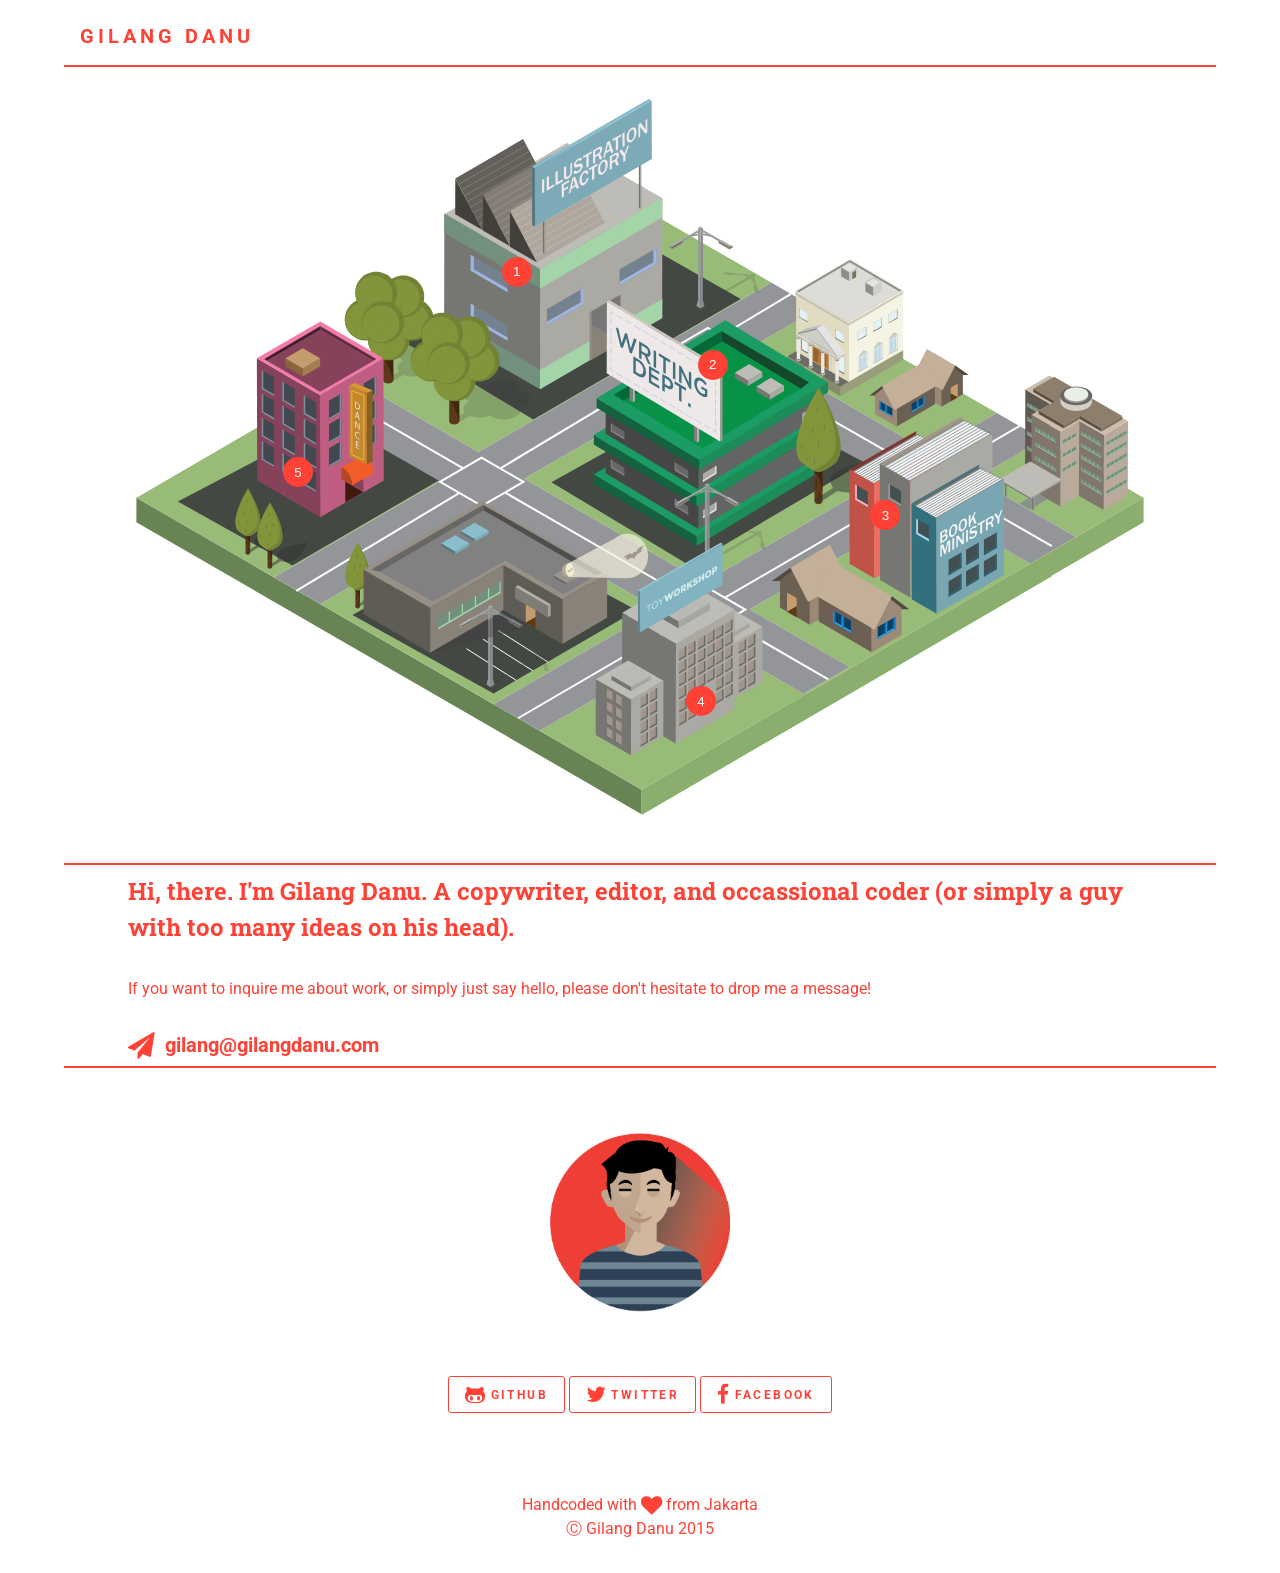
==== commit ef707b68: "minor fix" ====
--- a/index.html
+++ b/index.html
@@ -60,7 +60,7 @@
 <div id="teks" class="red px4 mt2">
 <section id="hello" class="py3 mt1">
       <p id="teksgede" class="serif left-align h2 h2-responsive bold px4 py1 border-top">
-		  Hi, there. I'm Gilang Danu. A copywriter, illustrator, and occassional coder (or simply a guy with too many ideas on his head).<br /></p>
+		  Hi, there. I'm Gilang Danu. A copywriter, editor, and occassional coder (or simply a guy with too many ideas on his head).<br /></p>
 	<p class="p-responsive px4 py1"> If you want to inquire me about work, or simply just say hello, please don't hesitate to drop me a message!</p> <h3 class="px4 py1 sans m0 border-bottom">
 <i class="fa fa-paper-plane fa-lg"></i> &nbsp;gilang@gilangdanu.com</h3>
 	</section>
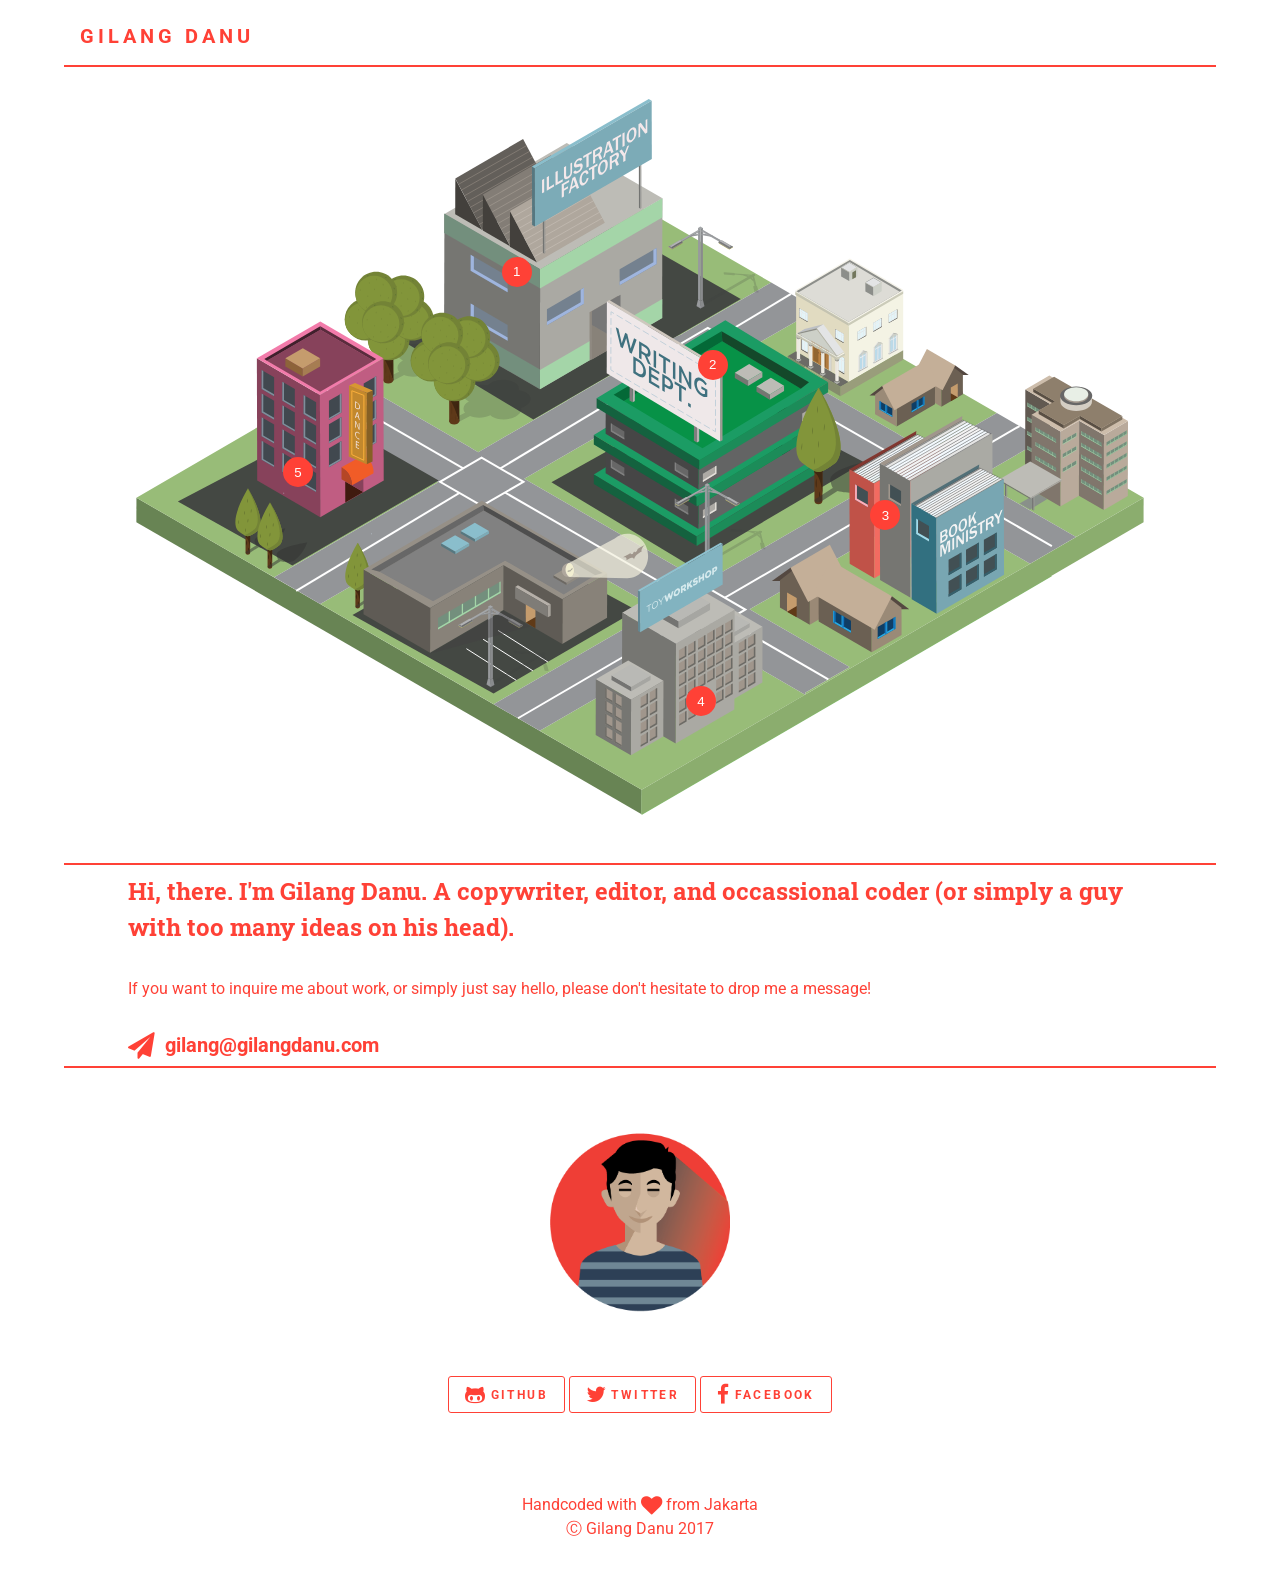
==== commit 17bb3bf5: "copyright update" ====
--- a/index.html
+++ b/index.html
@@ -76,7 +76,7 @@
     </section>
     </div>
     <div class="center px2 mt4">
-        <span class="sans"> Handcoded with <i class="heart fa fa-heart fa-lg"></i>&nbsp;from Jakarta<br />Ⓒ Gilang Danu  2015 </span>
+        <span class="sans"> Handcoded with <i class="heart fa fa-heart fa-lg"></i>&nbsp;from Jakarta<br />Ⓒ Gilang Danu  2017 </span>
     </div>
   </div>
 </section>
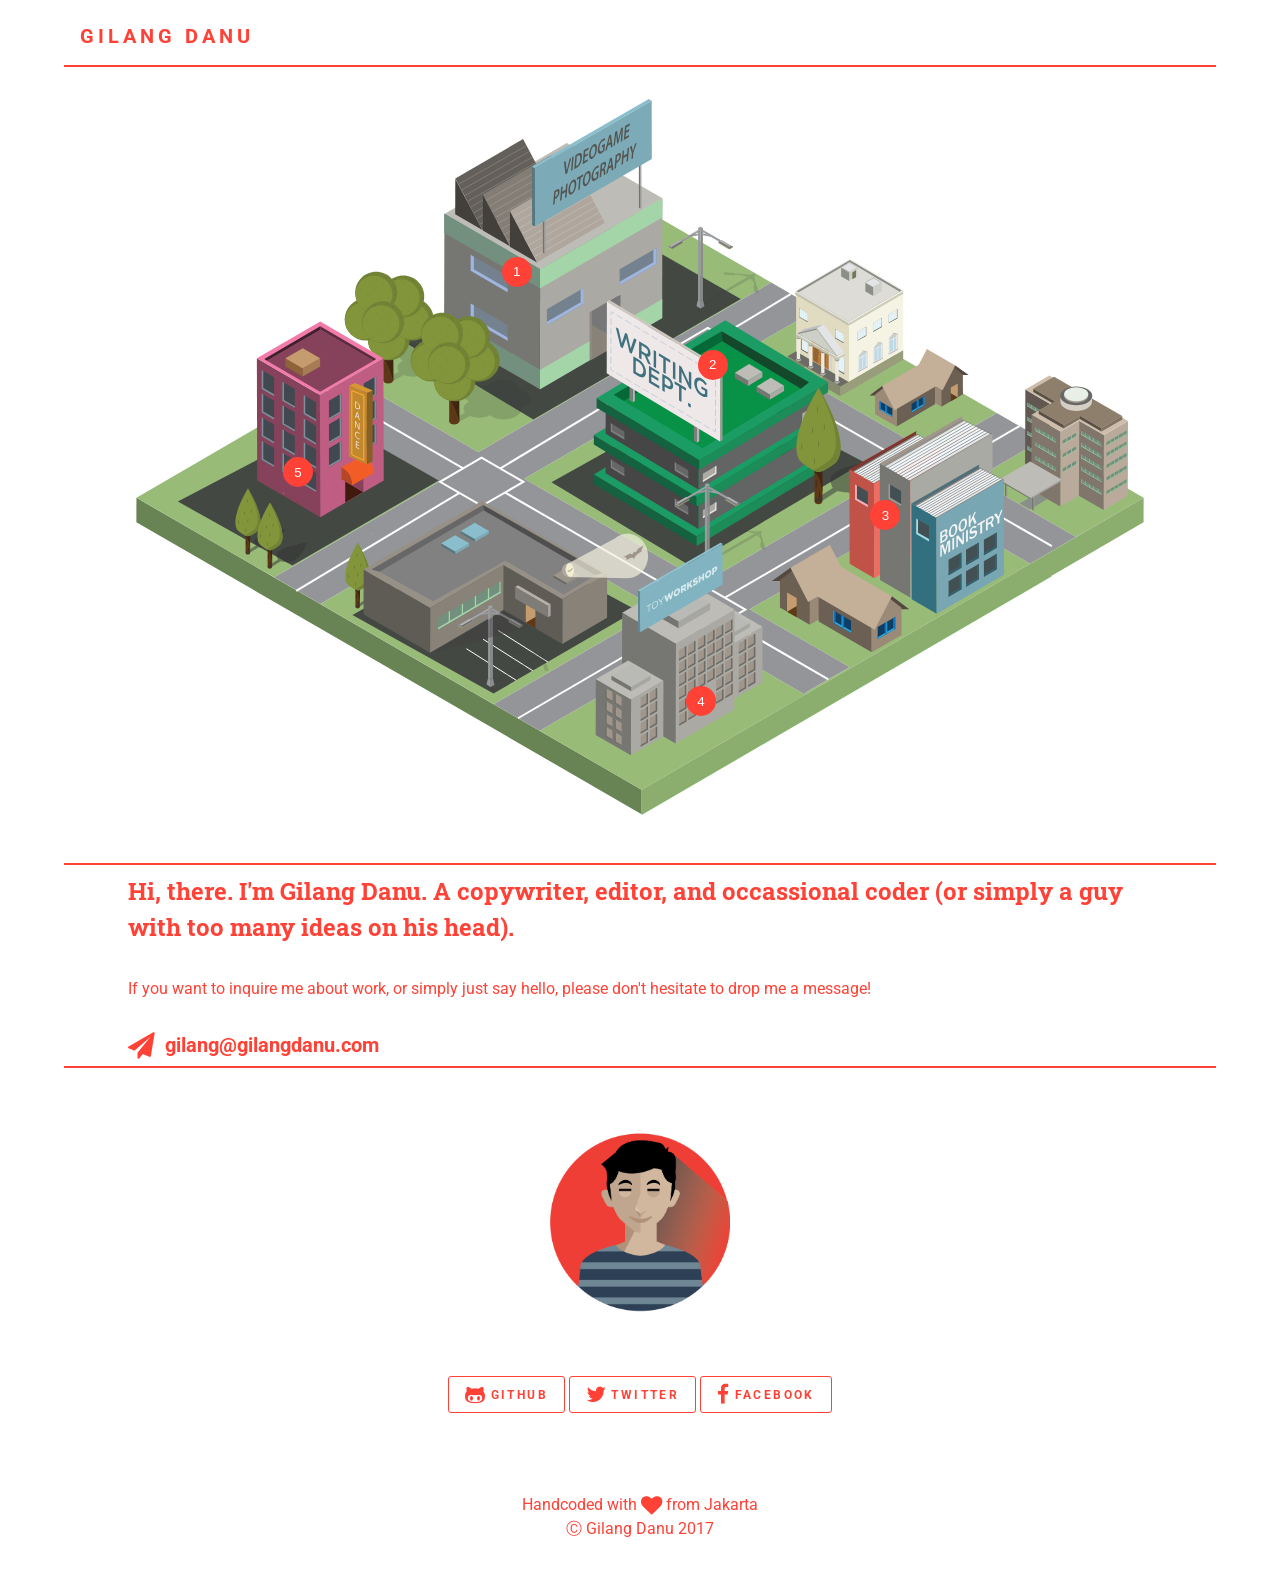
==== commit e5a94cc6: "Minor changes links to flickr" ====
--- a/index.html
+++ b/index.html
@@ -23,7 +23,7 @@
 	<div class="biarketengah kontainer-gede">
 	<nav class="menukecil left-align">
 		<ul>
-			<li class="py1"><a href="portfolio.html" title="My Portfolio"><button class="btn btn-primary btn-lg bg-red">Portfolio</button></a></li>
+			<li class="py1"><a href="https://www.flickr.com/people/gilangdanu/" title="My Portfolio"><button class="btn btn-primary btn-lg bg-red">Portfolio</button></a></li>
 			
 			<li class="py1"><a href="http://gilangdanu.com/blog" title="My blog on github pages"><button class="btn btn-primary btn-lg bg-red">Blog</button></a></li>
 			
@@ -36,8 +36,8 @@
 	
 	
 <div class="kontainer-kota">
-	<button onClick="window.location='portfolio.html';" class="tombol-nyala2 tooltip" style="top: 22%;left: 38%;
-  z-index: 5;">1<span class="tooltip-content">My illustration portfolio</span></button>
+	<button onClick="window.location='https://www.flickr.com/people/gilangdanu/';" class="tombol-nyala2 tooltip" style="top: 22%;left: 38%;
+  z-index: 5;">1<span class="tooltip-content">My favorite pastime, video game photography!</span></button>
 	
 	<button onClick="window.location='http://gilangdanu.com/blog/';" class="tombol-nyala tooltip" style="top: 35%;left: 55%;
   z-index: 5;">2<span class="tooltip-content">My writing blog at github pages, powered by Hubpress</span></button>
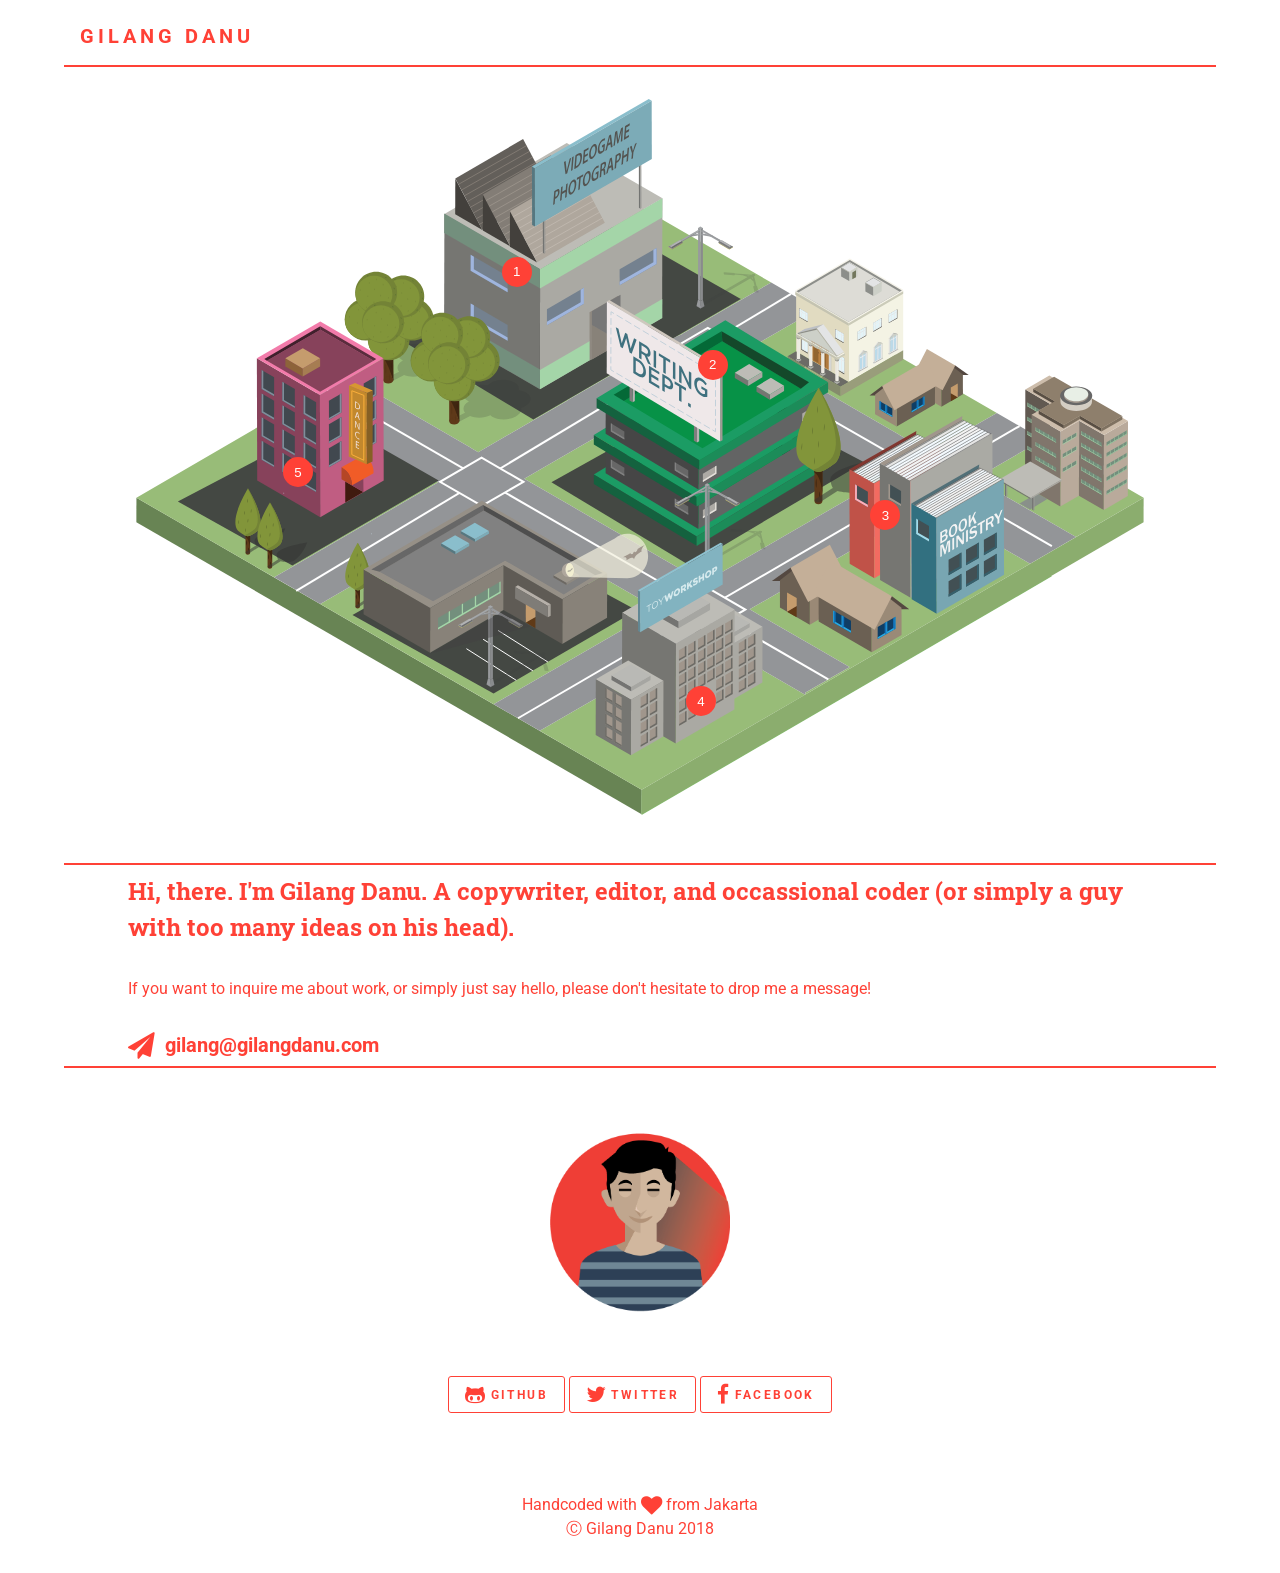
==== commit 0fb4ca50: "Minor change mobile change" ====
--- a/index.html
+++ b/index.html
@@ -23,7 +23,7 @@
 	<div class="biarketengah kontainer-gede">
 	<nav class="menukecil left-align">
 		<ul>
-			<li class="py1"><a href="https://www.flickr.com/people/gilangdanu/" title="My Portfolio"><button class="btn btn-primary btn-lg bg-red">Portfolio</button></a></li>
+			<li class="py1"><a href="https://www.flickr.com/people/gilangdanu/" title="My gaming screenshots"><button class="btn btn-primary btn-lg bg-red">flickr</button></a></li>
 			
 			<li class="py1"><a href="http://gilangdanu.com/blog" title="My blog on github pages"><button class="btn btn-primary btn-lg bg-red">Blog</button></a></li>
 			
@@ -76,7 +76,7 @@
     </section>
     </div>
     <div class="center px2 mt4">
-        <span class="sans"> Handcoded with <i class="heart fa fa-heart fa-lg"></i>&nbsp;from Jakarta<br />Ⓒ Gilang Danu  2017 </span>
+        <span class="sans"> Handcoded with <i class="heart fa fa-heart fa-lg"></i>&nbsp;from Jakarta<br />Ⓒ Gilang Danu  2018 </span>
     </div>
   </div>
 </section>
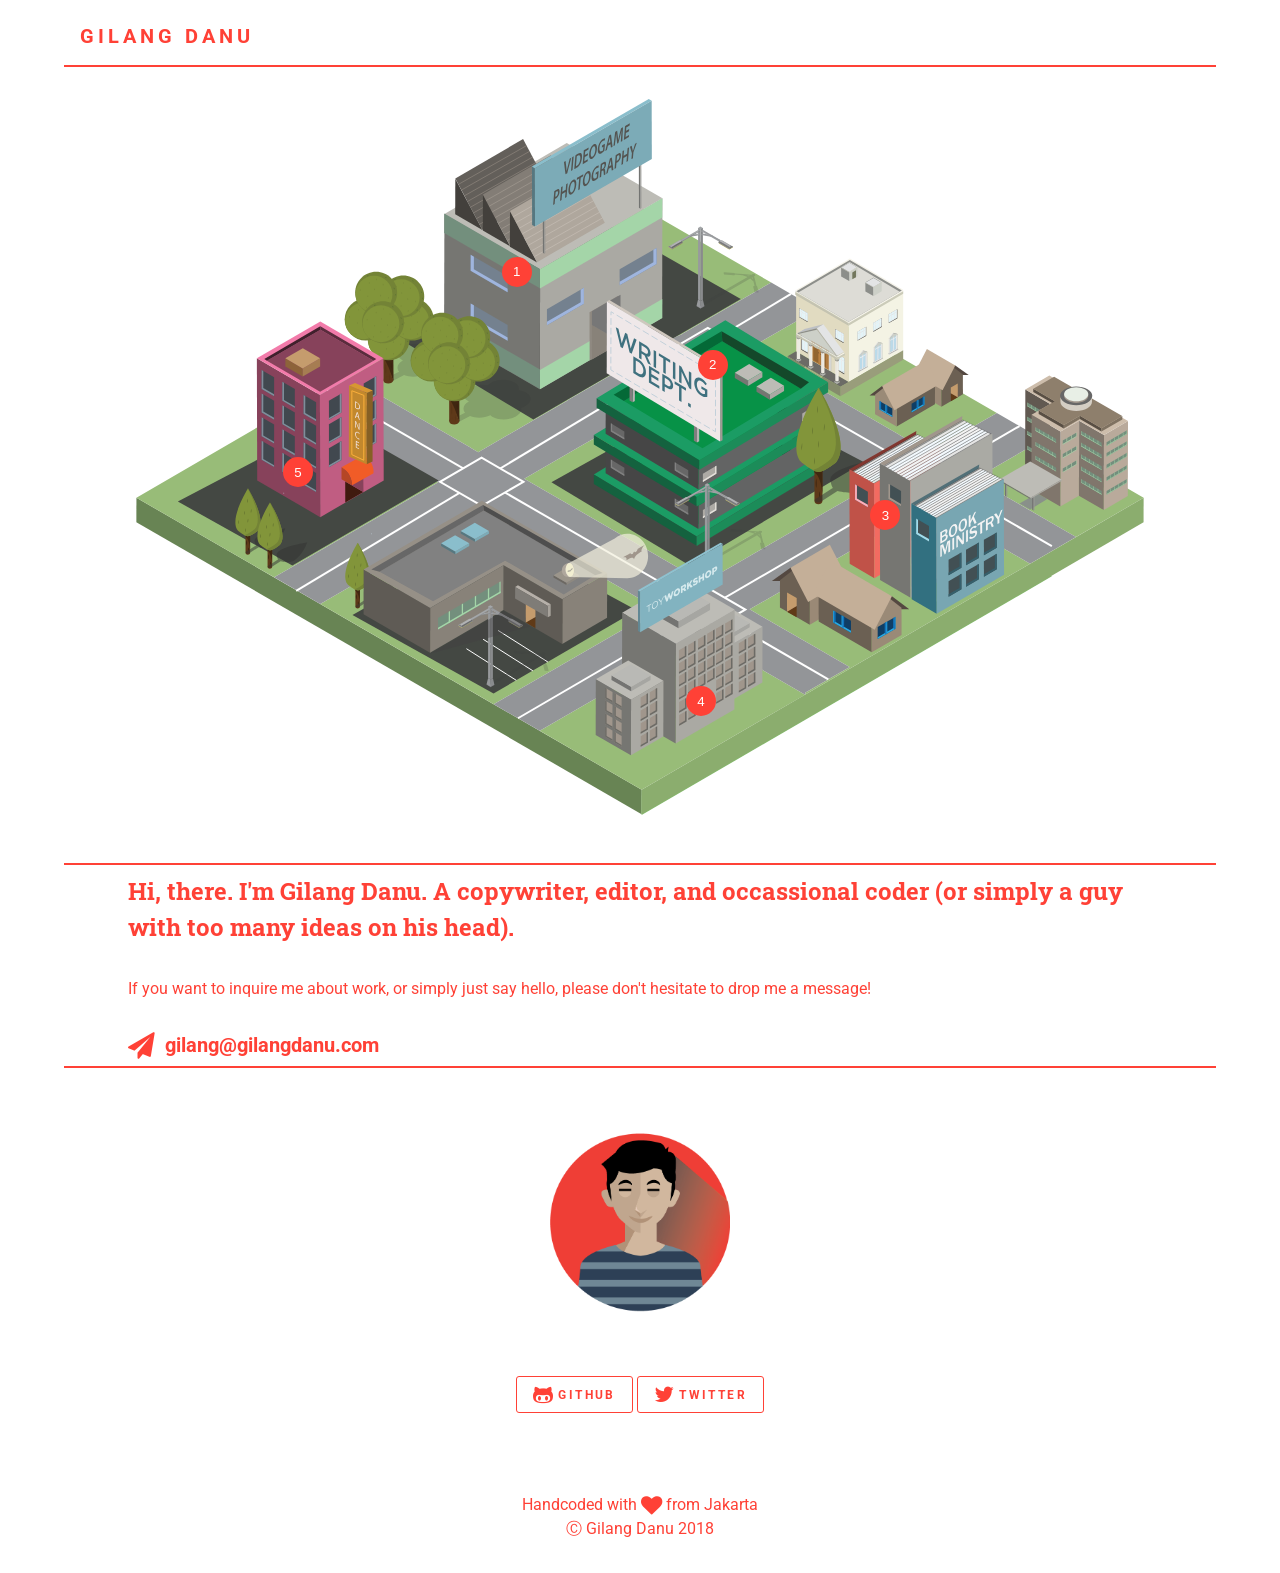
==== commit 527d2756: "change" ====
--- a/index.html
+++ b/index.html
@@ -72,7 +72,6 @@
     <section class="center mx-auto mb2">
 	<a href="https://github.com/gilangdanu" class="py1"><button class="btn btn-outline red"><i class="fa fa-github-alt fa-lg"></i><span class="h6 caps">&nbsp;Github</span></button></a>
      <a href="https://twitter.com/gilangdanu" class="py1"><button class="btn btn-outline red"><i class="fa fa-twitter fa-lg"></i><span class="h6 caps">&nbsp;Twitter</span></button></a>
-        <a href="https://www.facebook.com/gilang.danu" class="py1"><button class="btn btn-outline red"><i class="fa fa-facebook fa-lg"></i><span class="h6 caps">&nbsp;Facebook</span></button></a>
     </section>
     </div>
     <div class="center px2 mt4">
